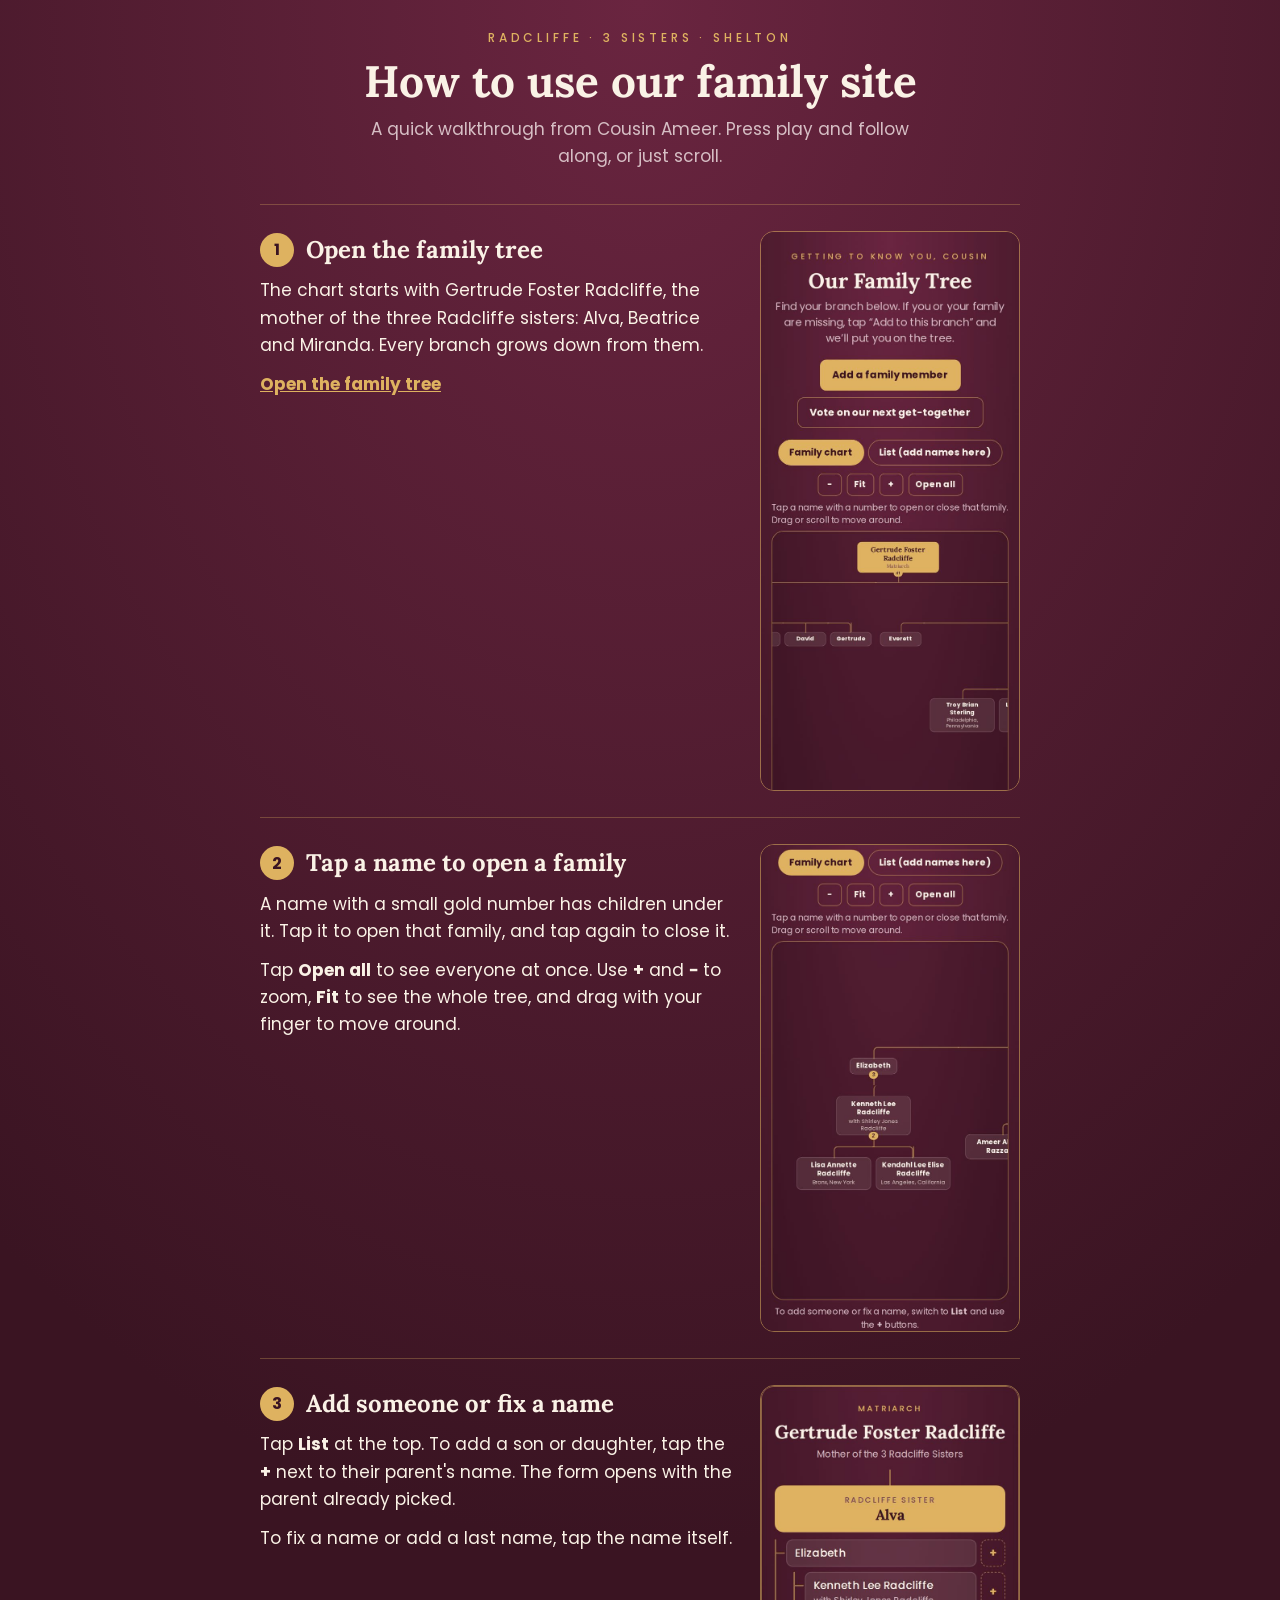
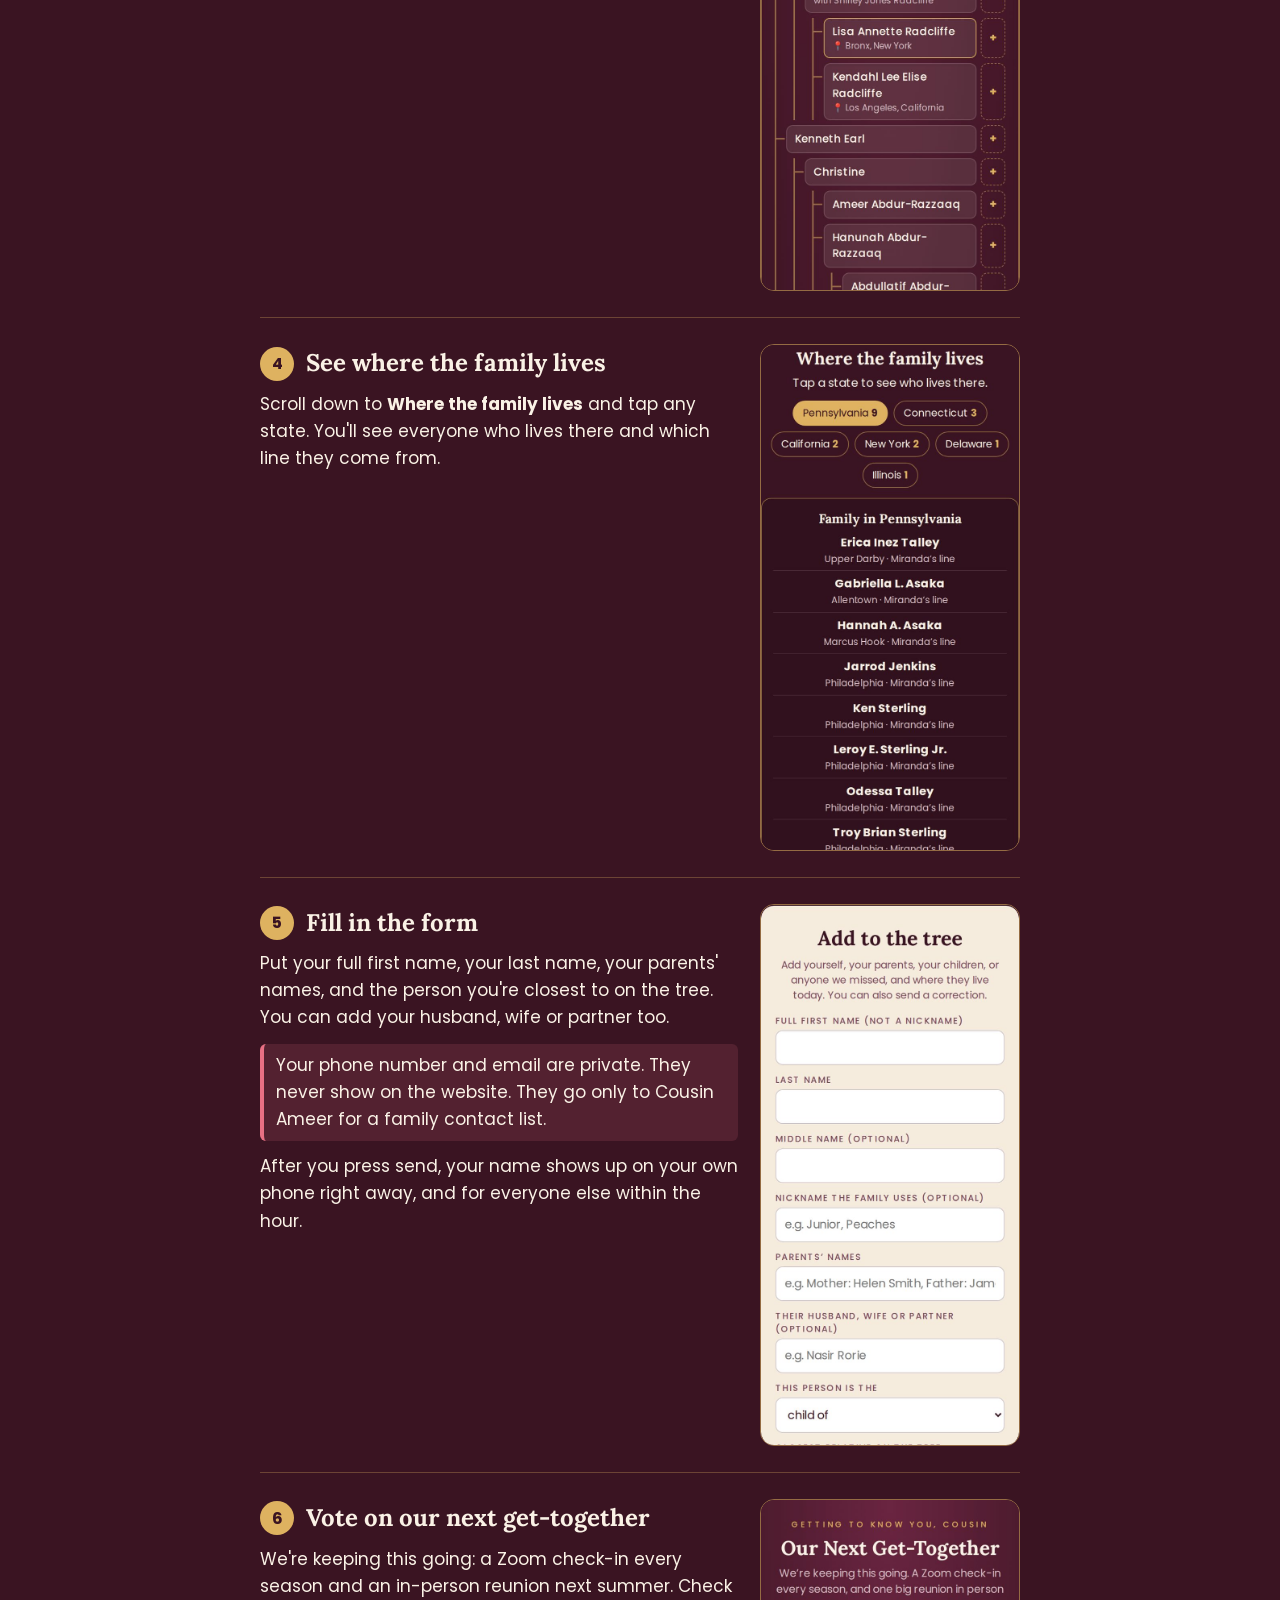
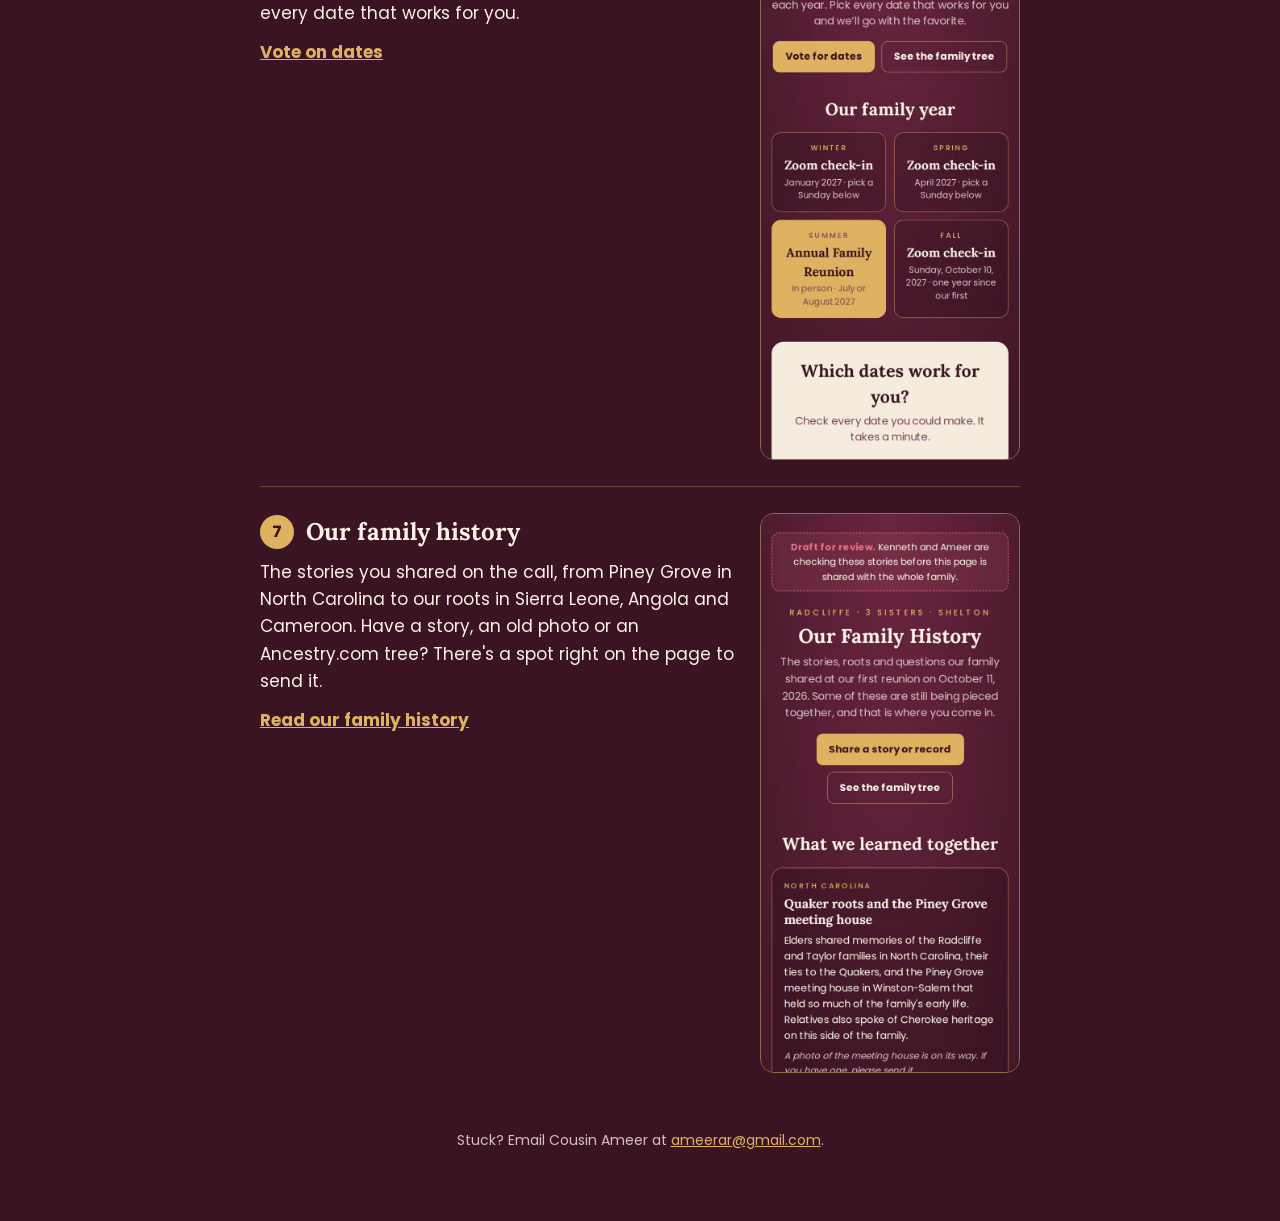
==== guide/index.html @ 57c3cf20 "Add family site walkthrough guide (audio slot for narration) Co-Authored-By: Claude Opus 5.5 <norepl" ====
<!doctype html>
<html lang="en">
<head>
<meta charset="utf-8">
<meta name="viewport" content="width=device-width, initial-scale=1">
<meta name="robots" content="noindex">
<title>How to Use Our Family Site · Radcliffe, 3 Sisters &amp; Shelton</title>
<meta property="og:title" content="How to use our family site, a quick walkthrough from Cousin Ameer">
<meta property="og:description" content="Two minutes: the family tree, adding yourself, where everyone lives, voting on dates and our family history.">
<meta property="og:image" content="https://ameerar2322.github.io/family-zoom/preview.png">
<link rel="icon" href="../favicon.svg" type="image/svg+xml">
<link rel="preconnect" href="https://fonts.googleapis.com">
<link rel="preconnect" href="https://fonts.gstatic.com" crossorigin>
<link rel="stylesheet" href="https://fonts.googleapis.com/css2?family=Lora:ital,wght@0,500;0,700;1,500&family=Poppins:wght@400;500;700&display=swap">
<style>
  :root {
    color-scheme: dark;
    --plum: #3a1422; --cream: #faf2e6; --ink: #3a1422; --gold: #deb260; --rose: #e87084; --muted: #d6bec4; --line: rgba(222,178,96,0.55);
    --display: "Lora", Georgia, serif; --body: "Poppins", "Segoe UI", Helvetica, Arial, sans-serif;
  }
  * { box-sizing: border-box; }
  [hidden] { display: none !important; }
  html { background: var(--plum); }
  body { margin: 0; background: var(--plum); background-image: radial-gradient(120% 50% at 50% 0%, #6a2540 0%, var(--plum) 70%); color: var(--cream); font-family: var(--body); font-size: 17px; line-height: 1.6; padding: 28px 16px 56px; }
  .wrap { max-width: 760px; margin: 0 auto; }
  header { text-align: center; }
  .eyebrow { margin: 0; color: var(--gold); font-size: 12px; font-weight: 500; letter-spacing: 0.32em; text-transform: uppercase; }
  h1 { font-family: var(--display); font-weight: 700; font-size: clamp(30px, 6vw, 44px); line-height: 1.1; margin: 10px 0 0; text-wrap: balance; }
  .sub { margin: 10px auto 0; max-width: 32em; color: var(--muted); }
  .player { margin: 22px auto 0; max-width: 520px; border: 1.5px solid var(--gold); border-radius: 16px; padding: 16px; background: rgba(0,0,0,0.18); text-align: center; }
  .player p { margin: 0 0 10px; font-weight: 600; }
  .player audio { width: 100%; }
  .btn { font: inherit; font-weight: 700; font-size: 15px; border-radius: 10px; padding: 10px 16px; text-decoration: none; display: inline-block; background: var(--gold); color: var(--ink); }
  .btn:focus-visible { outline: 3px solid var(--cream); outline-offset: 2px; }
  ol.steps { list-style: none; padding: 0; margin: 34px 0 0; counter-reset: s; }
  .step { counter-increment: s; display: grid; grid-template-columns: 1fr 260px; gap: 22px; align-items: start; padding: 26px 0; border-top: 1px solid rgba(222,178,96,0.3); }
  .step h2 { font-family: var(--display); font-size: 24px; margin: 0 0 8px; display: flex; gap: 12px; align-items: center; }
  .step h2::before { content: counter(s); flex: none; width: 34px; height: 34px; border-radius: 50%; background: var(--gold); color: var(--ink); font-family: var(--body); font-size: 16px; display: grid; place-items: center; }
  .step p { margin: 0 0 12px; }
  .step img { width: 100%; border-radius: 14px; border: 1.5px solid var(--line); display: block; }
  .step a.go { color: var(--gold); font-weight: 700; }
  .private { background: rgba(232,112,132,0.14); border-left: 4px solid var(--rose); padding: 8px 12px; border-radius: 6px; }
  footer { text-align: center; color: var(--muted); font-size: 14px; margin-top: 30px; }
  footer a { color: var(--gold); }
  @media (max-width: 640px) { .step { grid-template-columns: 1fr; } .step img { max-width: 320px; margin: 0 auto; } }
</style>
</head>
<body>
<div class="wrap">
  <header>
    <p class="eyebrow">Radcliffe · 3 Sisters · Shelton</p>
    <h1>How to use our family site</h1>
    <p class="sub">A quick walkthrough from Cousin Ameer. Press play and follow along, or just scroll.</p>
    <div class="player" id="player" hidden>
      <p>Listen to Cousin Ameer walk you through it</p>
      <audio id="audio" controls preload="metadata" src="walkthrough.mp3"></audio>
    </div>
  </header>

  <ol class="steps">
    <li class="step">
      <div>
        <h2>Open the family tree</h2>
        <p>The chart starts with Gertrude Foster Radcliffe, the mother of the three Radcliffe sisters: Alva, Beatrice and Miranda. Every branch grows down from them.</p>
        <p><a class="go" href="../tree/">Open the family tree</a></p>
      </div>
      <img src="img/1-chart.jpg" alt="The family tree page on a phone, showing the family chart" loading="lazy">
    </li>
    <li class="step">
      <div>
        <h2>Tap a name to open a family</h2>
        <p>A name with a small gold number has children under it. Tap it to open that family, and tap again to close it.</p>
        <p>Tap <b>Open all</b> to see everyone at once. Use <b>+</b> and <b>−</b> to zoom, <b>Fit</b> to see the whole tree, and drag with your finger to move around.</p>
      </div>
      <img src="img/2-openall.jpg" alt="Family chart zoomed in, showing Kenneth Lee Radcliffe and his daughters" loading="lazy">
    </li>
    <li class="step">
      <div>
        <h2>Add someone or fix a name</h2>
        <p>Tap <b>List</b> at the top. To add a son or daughter, tap the <b>+</b> next to their parent's name. The form opens with the parent already picked.</p>
        <p>To fix a name or add a last name, tap the name itself.</p>
      </div>
      <img src="img/3-list.jpg" alt="List view with plus buttons next to each name" loading="lazy">
    </li>
    <li class="step">
      <div>
        <h2>See where the family lives</h2>
        <p>Scroll down to <b>Where the family lives</b> and tap any state. You'll see everyone who lives there and which line they come from.</p>
      </div>
      <img src="img/4-places.jpg" alt="Where the family lives, with Pennsylvania open showing names and cities" loading="lazy">
    </li>
    <li class="step">
      <div>
        <h2>Fill in the form</h2>
        <p>Put your full first name, your last name, your parents' names, and the person you're closest to on the tree. You can add your husband, wife or partner too.</p>
        <p class="private">Your phone number and email are private. They never show on the website. They go only to Cousin Ameer for a family contact list.</p>
        <p>After you press send, your name shows up on your own phone right away, and for everyone else within the hour.</p>
      </div>
      <img src="img/5-add.jpg" alt="The Add to the tree form" loading="lazy">
    </li>
    <li class="step">
      <div>
        <h2>Vote on our next get-together</h2>
        <p>We're keeping this going: a Zoom check-in every season and an in-person reunion next summer. Check every date that works for you.</p>
        <p><a class="go" href="../next/">Vote on dates</a></p>
      </div>
      <img src="img/6-next.jpg" alt="Our Next Get-Together page with the year of dates" loading="lazy">
    </li>
    <li class="step">
      <div>
        <h2>Our family history</h2>
        <p>The stories you shared on the call, from Piney Grove in North Carolina to our roots in Sierra Leone, Angola and Cameroon. Have a story, an old photo or an Ancestry.com tree? There's a spot right on the page to send it.</p>
        <p><a class="go" href="../history/">Read our family history</a></p>
      </div>
      <img src="img/7-history.jpg" alt="Our Family History page" loading="lazy">
    </li>
  </ol>

  <footer>
    <p>Stuck? Email Cousin Ameer at <a href="mailto:ameerar@gmail.com">ameerar@gmail.com</a>.</p>
  </footer>
</div>
<script>
  var a = document.getElementById("audio");
  a.addEventListener("loadedmetadata", function () { document.getElementById("player").hidden = false; });
</script>
</body>
</html>
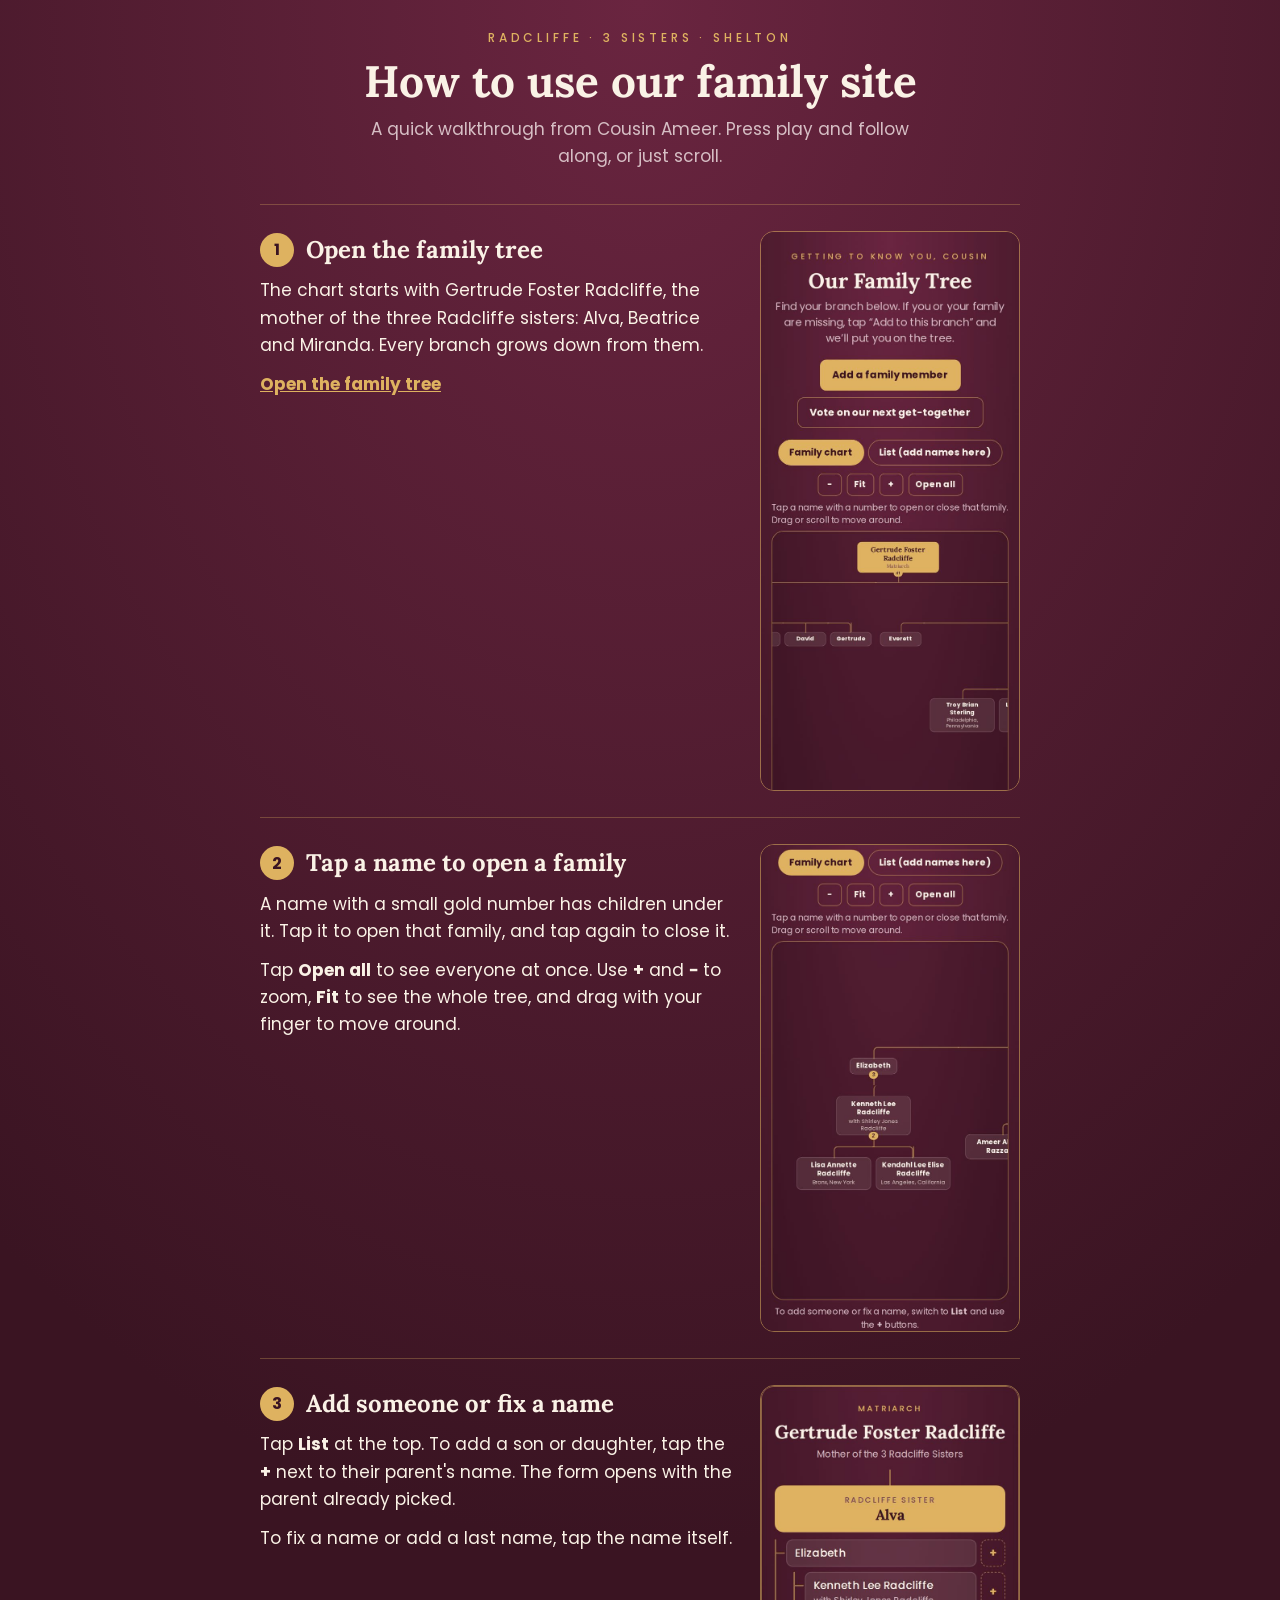
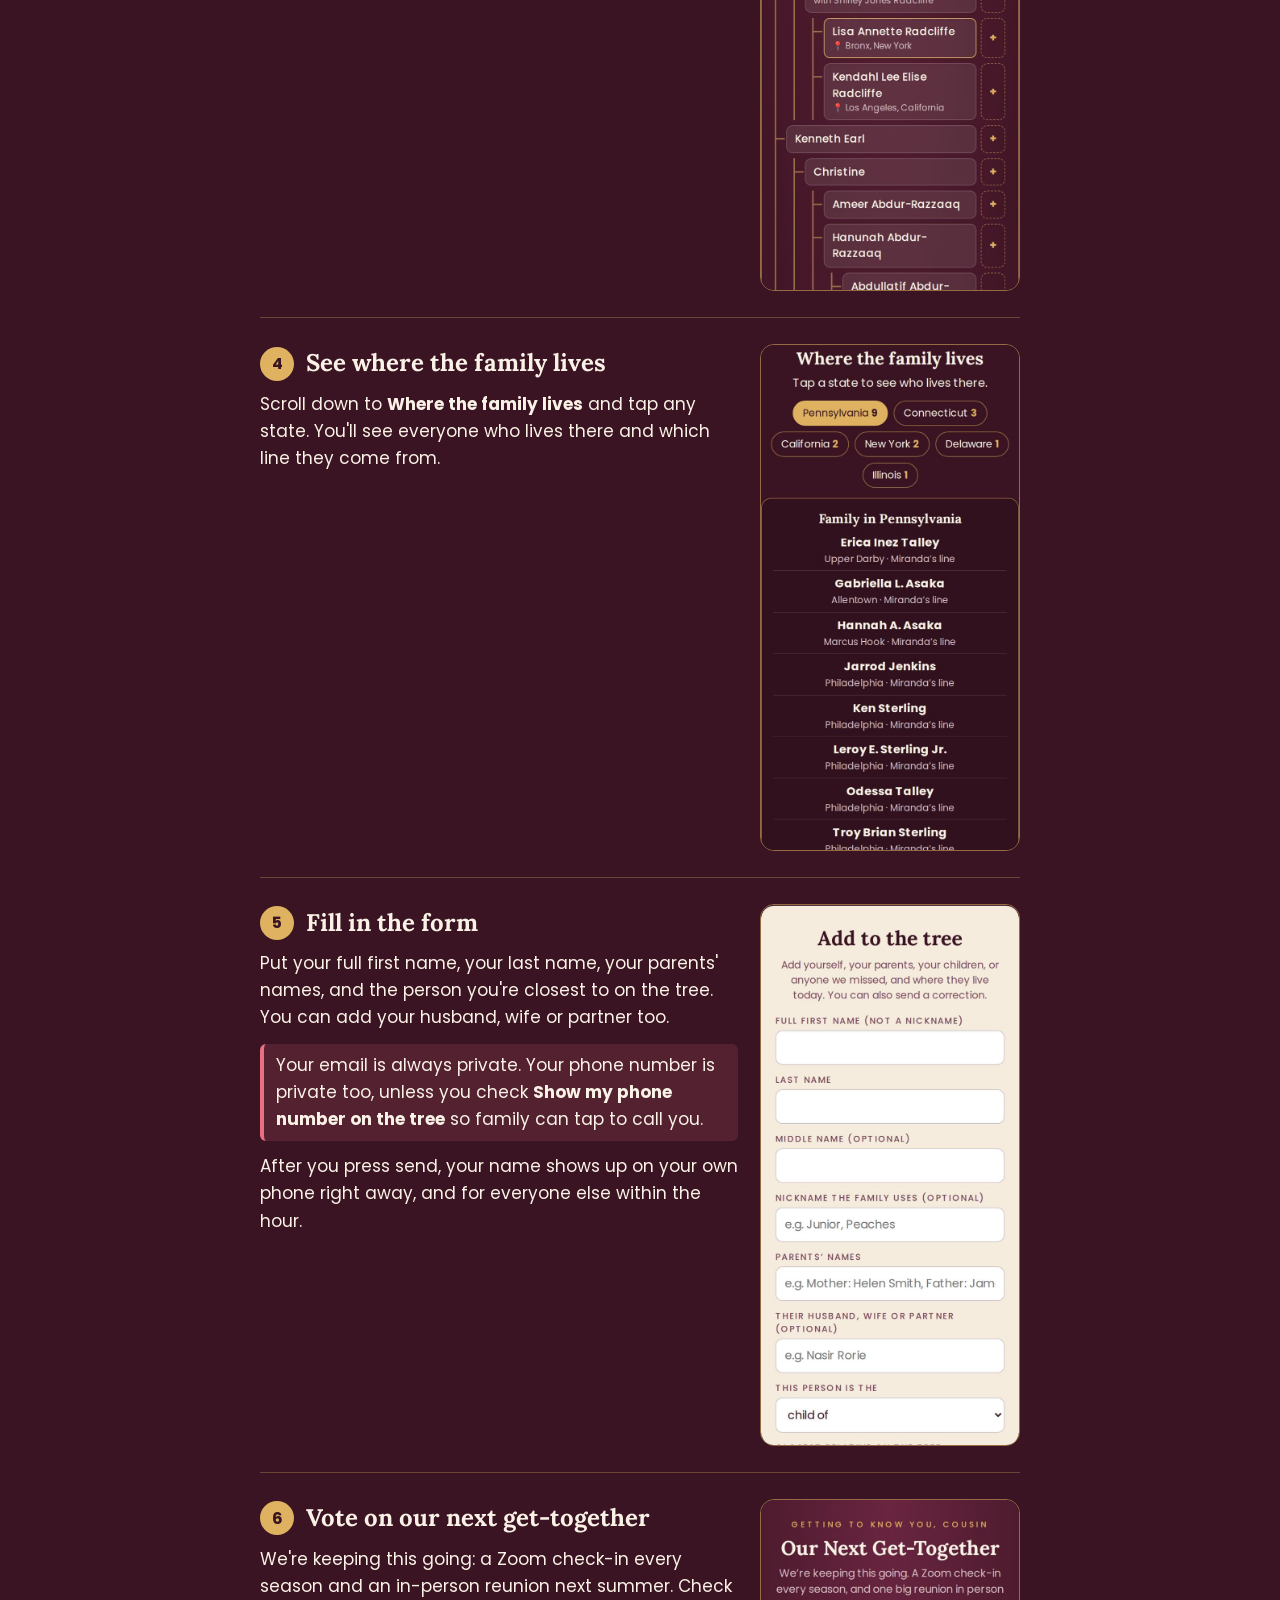
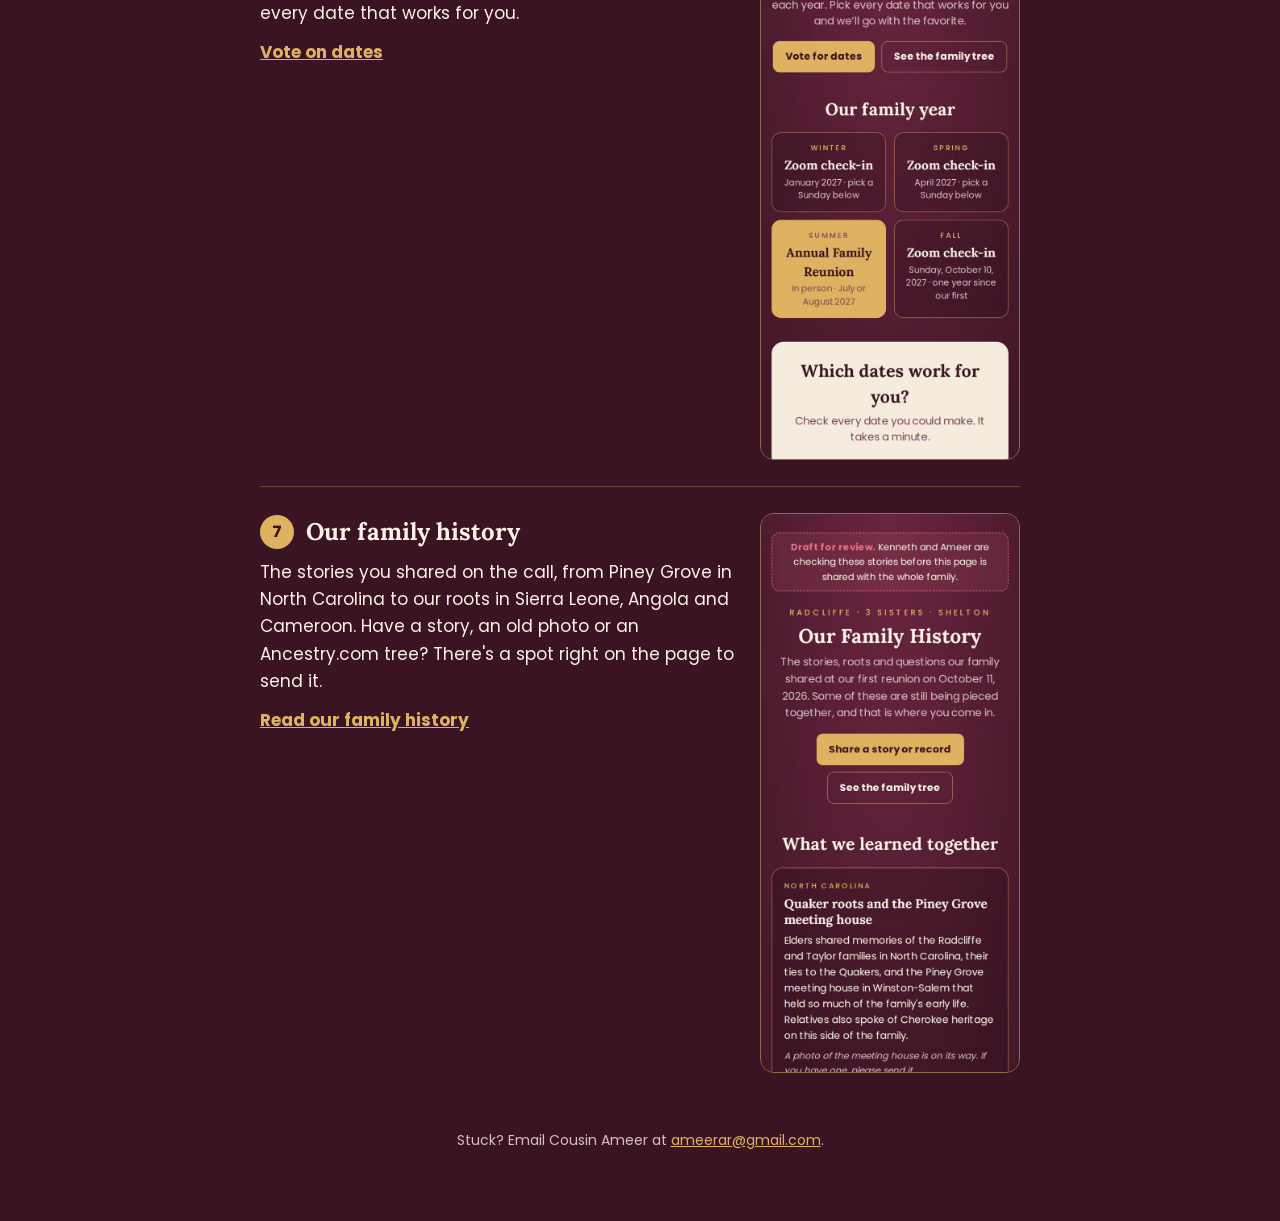
==== commit 8b7de73e: "Guide: explain optional phone display Co-Authored-By: Claude Opus 5.5 <noreply@anthropic.com> Claude" ====
--- a/guide/index.html
+++ b/guide/index.html
@@ -93,7 +93,7 @@
       <div>
         <h2>Fill in the form</h2>
         <p>Put your full first name, your last name, your parents' names, and the person you're closest to on the tree. You can add your husband, wife or partner too.</p>
-        <p class="private">Your phone number and email are private. They never show on the website. They go only to Cousin Ameer for a family contact list.</p>
+        <p class="private">Your email is always private. Your phone number is private too, unless you check <b>Show my phone number on the tree</b> so family can tap to call you.</p>
         <p>After you press send, your name shows up on your own phone right away, and for everyone else within the hour.</p>
       </div>
       <img src="img/5-add.jpg" alt="The Add to the tree form" loading="lazy">
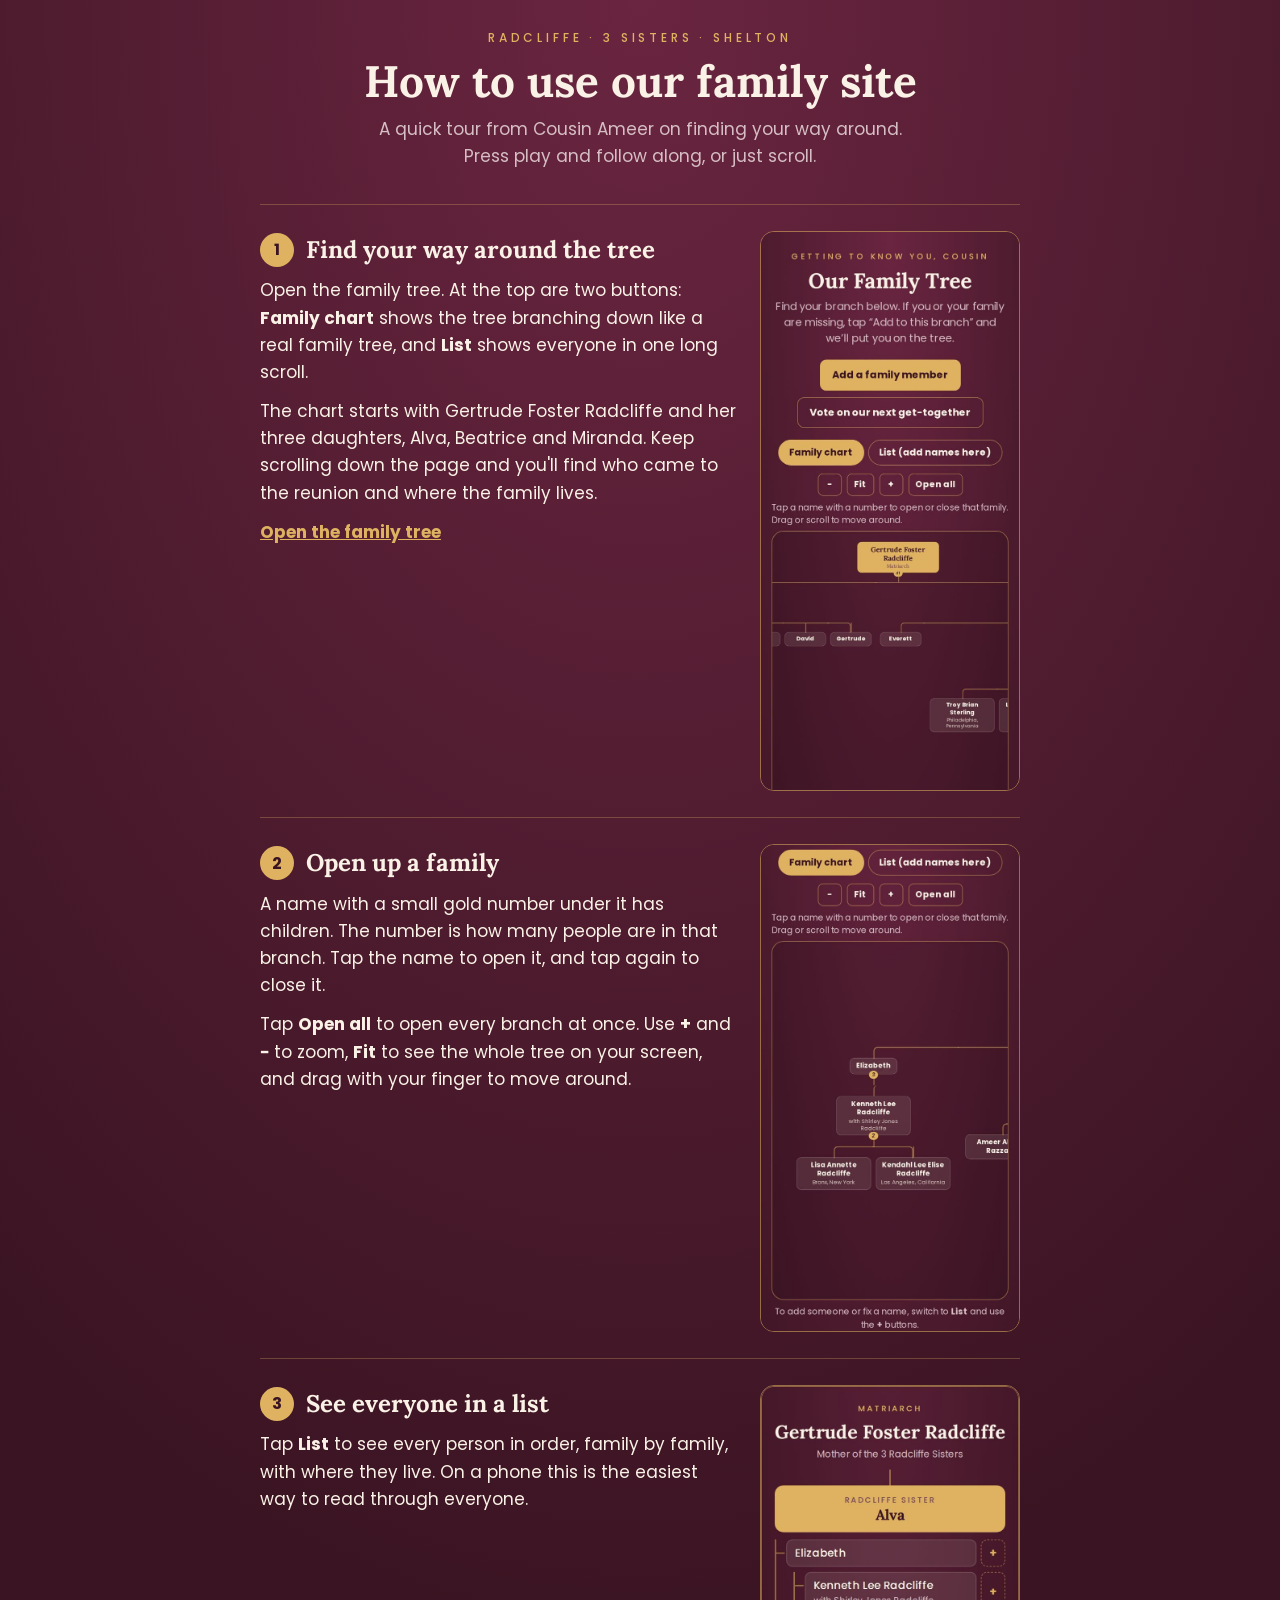
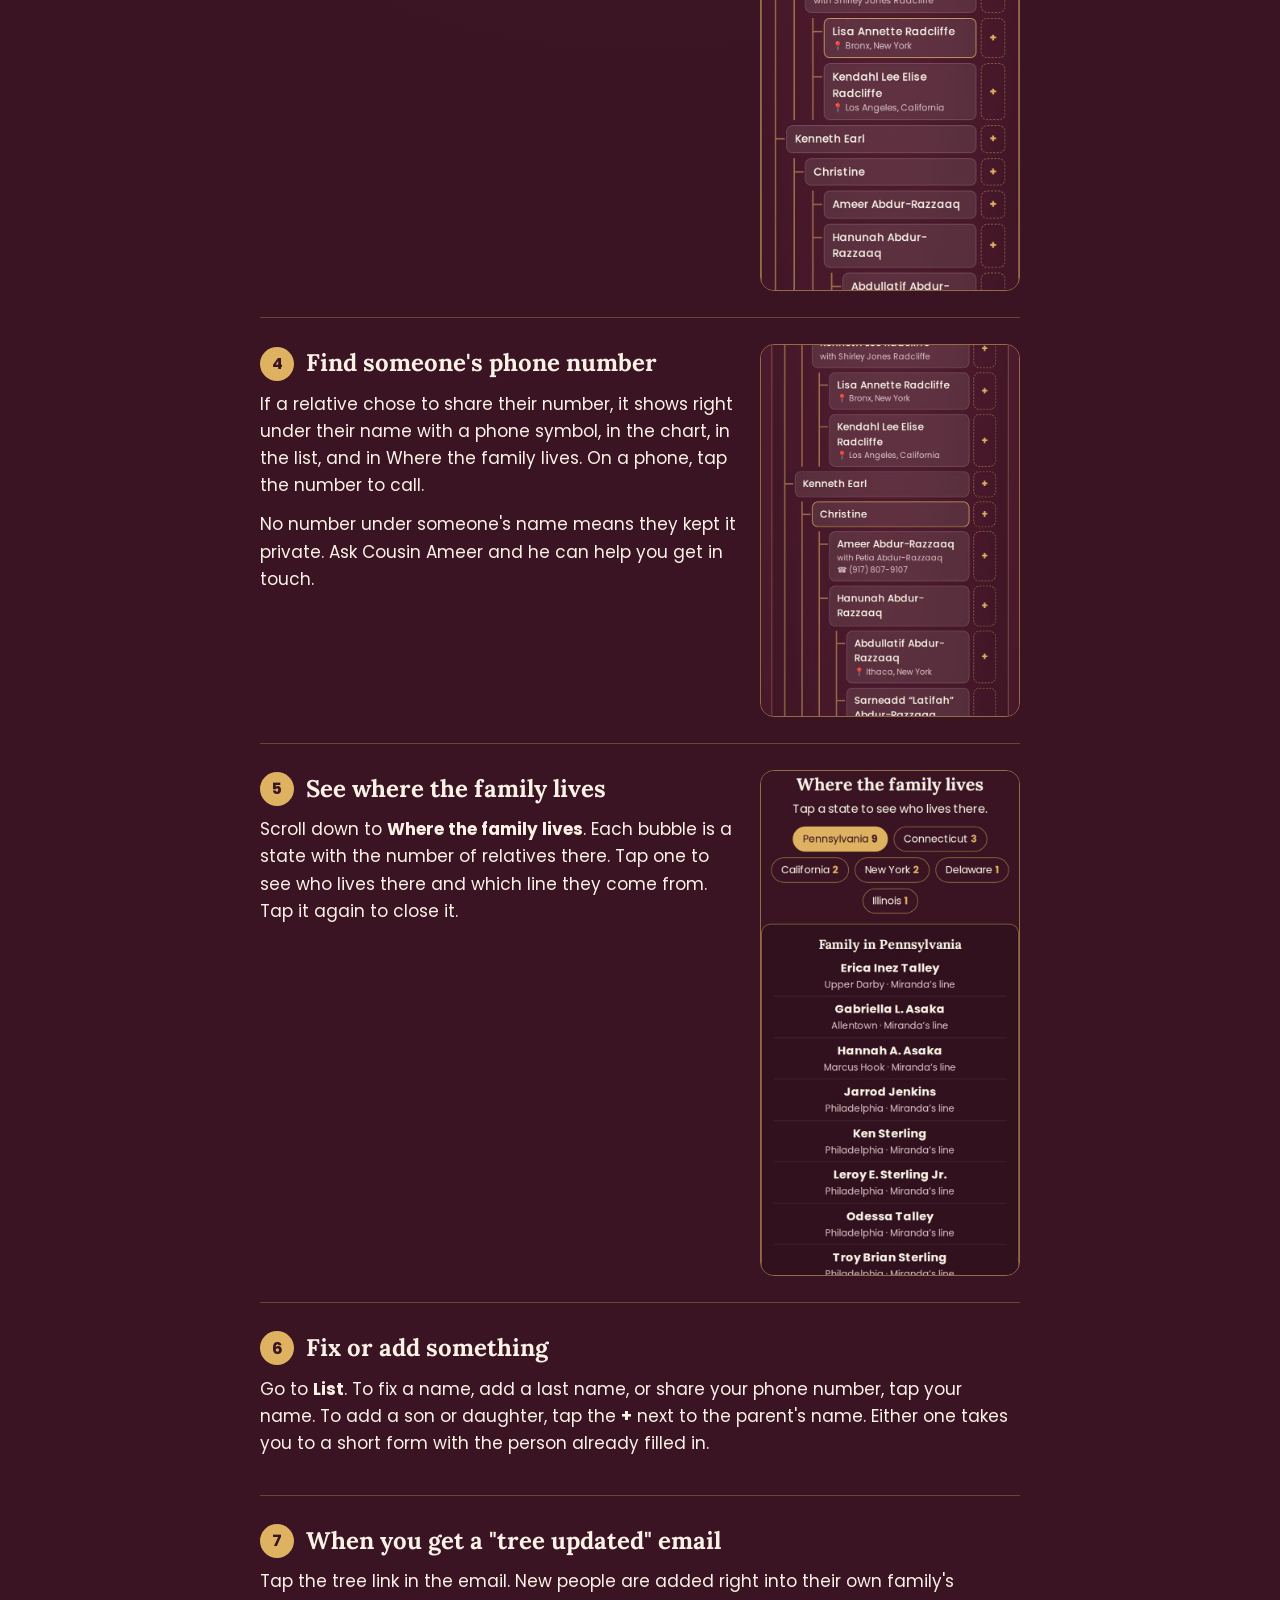
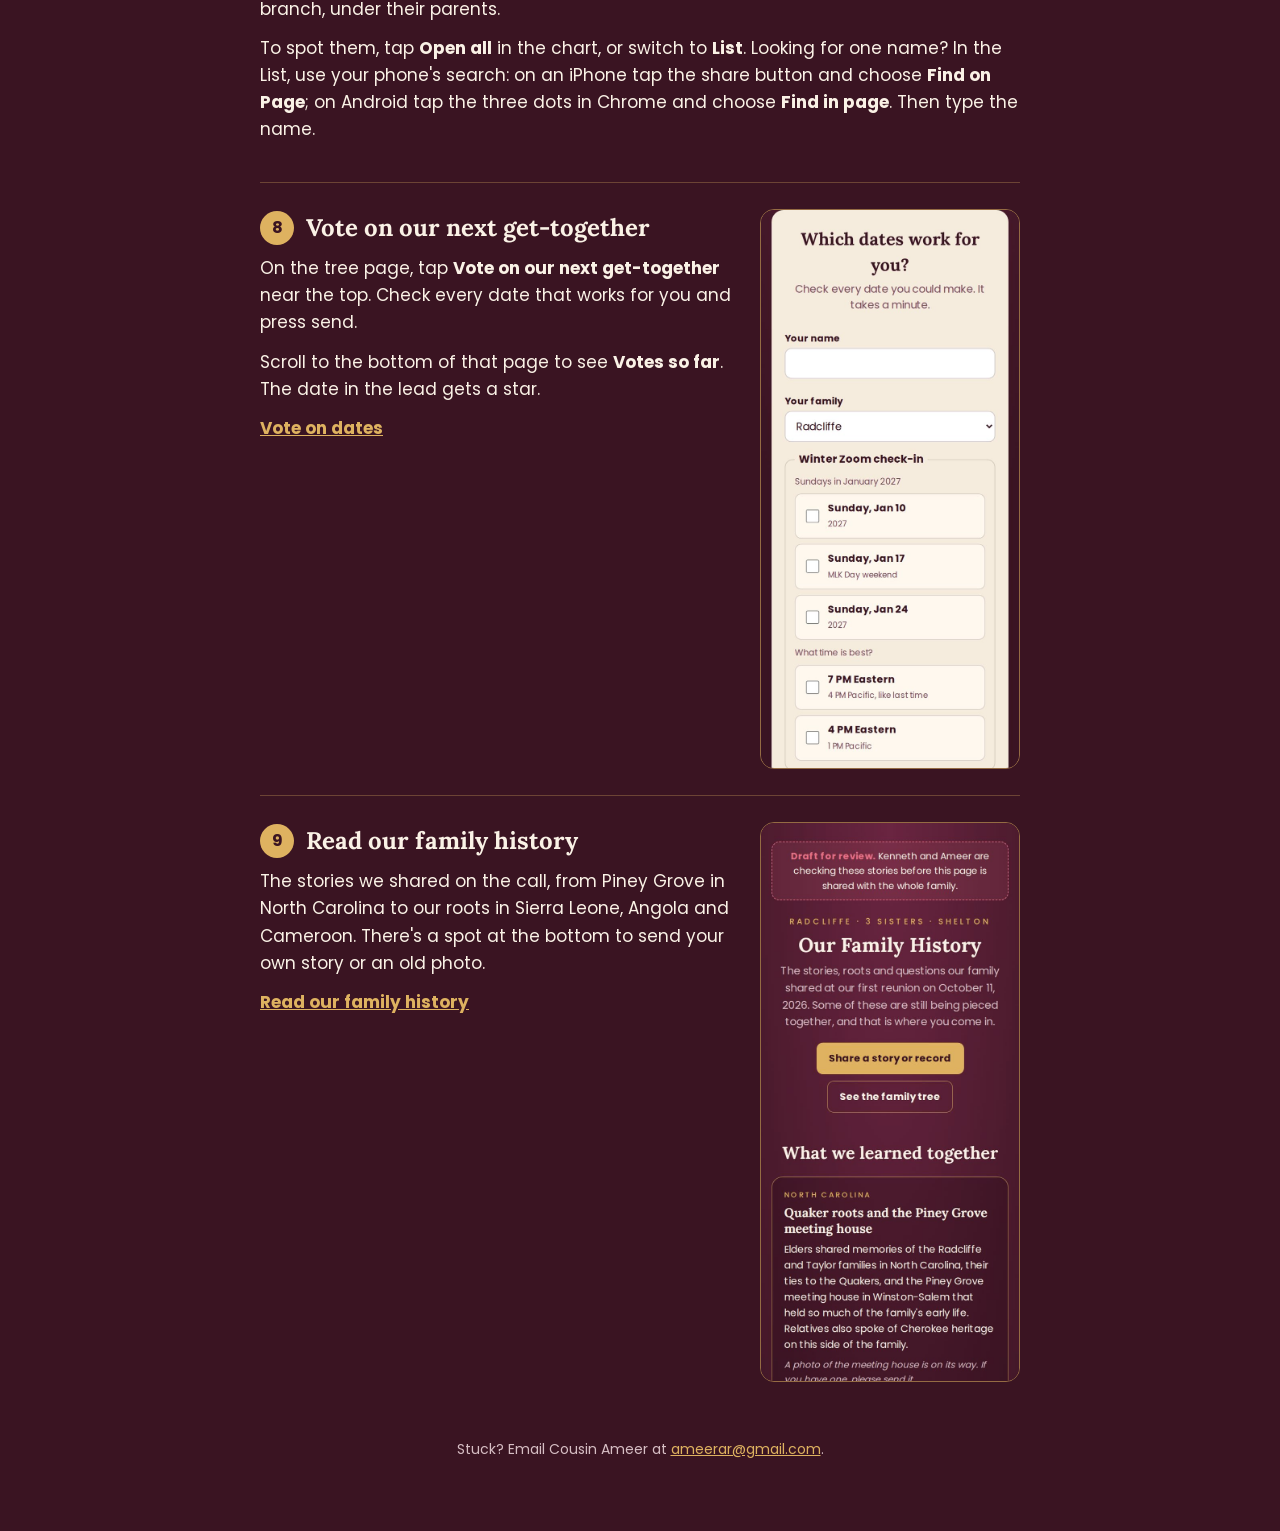
==== commit 1c8d8bf7: "Guide: navigation tour (chart, list, phone numbers, places, update emails, voting) Co-Authored-By: C" ====
--- a/guide/index.html
+++ b/guide/index.html
@@ -6,7 +6,7 @@
 <meta name="robots" content="noindex">
 <title>How to Use Our Family Site · Radcliffe, 3 Sisters &amp; Shelton</title>
 <meta property="og:title" content="How to use our family site, a quick walkthrough from Cousin Ameer">
-<meta property="og:description" content="Two minutes: the family tree, adding yourself, where everyone lives, voting on dates and our family history.">
+<meta property="og:description" content="A short tour of the family tree: opening branches, finding phone numbers, where everyone lives and voting on dates.">
 <meta property="og:image" content="https://ameerar2322.github.io/family-zoom/preview.png">
 <link rel="icon" href="../favicon.svg" type="image/svg+xml">
 <link rel="preconnect" href="https://fonts.googleapis.com">
@@ -37,6 +37,7 @@
   .step h2 { font-family: var(--display); font-size: 24px; margin: 0 0 8px; display: flex; gap: 12px; align-items: center; }
   .step h2::before { content: counter(s); flex: none; width: 34px; height: 34px; border-radius: 50%; background: var(--gold); color: var(--ink); font-family: var(--body); font-size: 16px; display: grid; place-items: center; }
   .step p { margin: 0 0 12px; }
+  .step.noimg { grid-template-columns: 1fr; }
   .step img { width: 100%; border-radius: 14px; border: 1.5px solid var(--line); display: block; }
   .step a.go { color: var(--gold); font-weight: 700; }
   .private { background: rgba(232,112,132,0.14); border-left: 4px solid var(--rose); padding: 8px 12px; border-radius: 6px; }
@@ -50,7 +51,7 @@
   <header>
     <p class="eyebrow">Radcliffe · 3 Sisters · Shelton</p>
     <h1>How to use our family site</h1>
-    <p class="sub">A quick walkthrough from Cousin Ameer. Press play and follow along, or just scroll.</p>
+    <p class="sub">A quick tour from Cousin Ameer on finding your way around. Press play and follow along, or just scroll.</p>
     <div class="player" id="player" hidden>
       <p>Listen to Cousin Ameer walk you through it</p>
       <audio id="audio" controls preload="metadata" src="walkthrough.mp3"></audio>
@@ -60,56 +61,69 @@
   <ol class="steps">
     <li class="step">
       <div>
-        <h2>Open the family tree</h2>
-        <p>The chart starts with Gertrude Foster Radcliffe, the mother of the three Radcliffe sisters: Alva, Beatrice and Miranda. Every branch grows down from them.</p>
+        <h2>Find your way around the tree</h2>
+        <p>Open the family tree. At the top are two buttons: <b>Family chart</b> shows the tree branching down like a real family tree, and <b>List</b> shows everyone in one long scroll.</p>
+        <p>The chart starts with Gertrude Foster Radcliffe and her three daughters, Alva, Beatrice and Miranda. Keep scrolling down the page and you'll find who came to the reunion and where the family lives.</p>
         <p><a class="go" href="../tree/">Open the family tree</a></p>
       </div>
-      <img src="img/1-chart.jpg" alt="The family tree page on a phone, showing the family chart" loading="lazy">
+      <img src="img/1-chart.jpg" alt="Top of the family tree page with the Family chart and List buttons" loading="lazy">
     </li>
     <li class="step">
       <div>
-        <h2>Tap a name to open a family</h2>
-        <p>A name with a small gold number has children under it. Tap it to open that family, and tap again to close it.</p>
-        <p>Tap <b>Open all</b> to see everyone at once. Use <b>+</b> and <b>−</b> to zoom, <b>Fit</b> to see the whole tree, and drag with your finger to move around.</p>
+        <h2>Open up a family</h2>
+        <p>A name with a small gold number under it has children. The number is how many people are in that branch. Tap the name to open it, and tap again to close it.</p>
+        <p>Tap <b>Open all</b> to open every branch at once. Use <b>+</b> and <b>&minus;</b> to zoom, <b>Fit</b> to see the whole tree on your screen, and drag with your finger to move around.</p>
       </div>
-      <img src="img/2-openall.jpg" alt="Family chart zoomed in, showing Kenneth Lee Radcliffe and his daughters" loading="lazy">
+      <img src="img/2-openall.jpg" alt="Family chart zoomed in, with gold numbers under names that have children" loading="lazy">
     </li>
     <li class="step">
       <div>
-        <h2>Add someone or fix a name</h2>
-        <p>Tap <b>List</b> at the top. To add a son or daughter, tap the <b>+</b> next to their parent's name. The form opens with the parent already picked.</p>
-        <p>To fix a name or add a last name, tap the name itself.</p>
+        <h2>See everyone in a list</h2>
+        <p>Tap <b>List</b> to see every person in order, family by family, with where they live. On a phone this is the easiest way to read through everyone.</p>
       </div>
-      <img src="img/3-list.jpg" alt="List view with plus buttons next to each name" loading="lazy">
+      <img src="img/3-list.jpg" alt="List view showing names, families and cities" loading="lazy">
+    </li>
+    <li class="step">
+      <div>
+        <h2>Find someone's phone number</h2>
+        <p>If a relative chose to share their number, it shows right under their name with a phone symbol, in the chart, in the list, and in Where the family lives. On a phone, tap the number to call.</p>
+        <p>No number under someone's name means they kept it private. Ask Cousin Ameer and he can help you get in touch.</p>
+      </div>
+      <img src="img/3-phone.jpg" alt="List view with a phone number under a name" loading="lazy">
     </li>
     <li class="step">
       <div>
         <h2>See where the family lives</h2>
-        <p>Scroll down to <b>Where the family lives</b> and tap any state. You'll see everyone who lives there and which line they come from.</p>
+        <p>Scroll down to <b>Where the family lives</b>. Each bubble is a state with the number of relatives there. Tap one to see who lives there and which line they come from. Tap it again to close it.</p>
       </div>
-      <img src="img/4-places.jpg" alt="Where the family lives, with Pennsylvania open showing names and cities" loading="lazy">
+      <img src="img/4-places.jpg" alt="Where the family lives, with Pennsylvania open" loading="lazy">
     </li>
-    <li class="step">
+    <li class="step noimg">
       <div>
-        <h2>Fill in the form</h2>
-        <p>Put your full first name, your last name, your parents' names, and the person you're closest to on the tree. You can add your husband, wife or partner too.</p>
-        <p class="private">Your email is always private. Your phone number is private too, unless you check <b>Show my phone number on the tree</b> so family can tap to call you.</p>
-        <p>After you press send, your name shows up on your own phone right away, and for everyone else within the hour.</p>
+        <h2>Fix or add something</h2>
+        <p>Go to <b>List</b>. To fix a name, add a last name, or share your phone number, tap your name. To add a son or daughter, tap the <b>+</b> next to the parent's name. Either one takes you to a short form with the person already filled in.</p>
       </div>
-      <img src="img/5-add.jpg" alt="The Add to the tree form" loading="lazy">
+    </li>
+    <li class="step noimg">
+      <div>
+        <h2>When you get a "tree updated" email</h2>
+        <p>Tap the tree link in the email. New people are added right into their own family's branch, under their parents.</p>
+        <p>To spot them, tap <b>Open all</b> in the chart, or switch to <b>List</b>. Looking for one name? In the List, use your phone's search: on an iPhone tap the share button and choose <b>Find on Page</b>; on Android tap the three dots in Chrome and choose <b>Find in page</b>. Then type the name.</p>
+      </div>
     </li>
     <li class="step">
       <div>
         <h2>Vote on our next get-together</h2>
-        <p>We're keeping this going: a Zoom check-in every season and an in-person reunion next summer. Check every date that works for you.</p>
+        <p>On the tree page, tap <b>Vote on our next get-together</b> near the top. Check every date that works for you and press send.</p>
+        <p>Scroll to the bottom of that page to see <b>Votes so far</b>. The date in the lead gets a star.</p>
         <p><a class="go" href="../next/">Vote on dates</a></p>
       </div>
-      <img src="img/6-next.jpg" alt="Our Next Get-Together page with the year of dates" loading="lazy">
+      <img src="img/6-vote.jpg" alt="The date voting page with checkboxes for each date" loading="lazy">
     </li>
     <li class="step">
       <div>
-        <h2>Our family history</h2>
-        <p>The stories you shared on the call, from Piney Grove in North Carolina to our roots in Sierra Leone, Angola and Cameroon. Have a story, an old photo or an Ancestry.com tree? There's a spot right on the page to send it.</p>
+        <h2>Read our family history</h2>
+        <p>The stories we shared on the call, from Piney Grove in North Carolina to our roots in Sierra Leone, Angola and Cameroon. There's a spot at the bottom to send your own story or an old photo.</p>
         <p><a class="go" href="../history/">Read our family history</a></p>
       </div>
       <img src="img/7-history.jpg" alt="Our Family History page" loading="lazy">
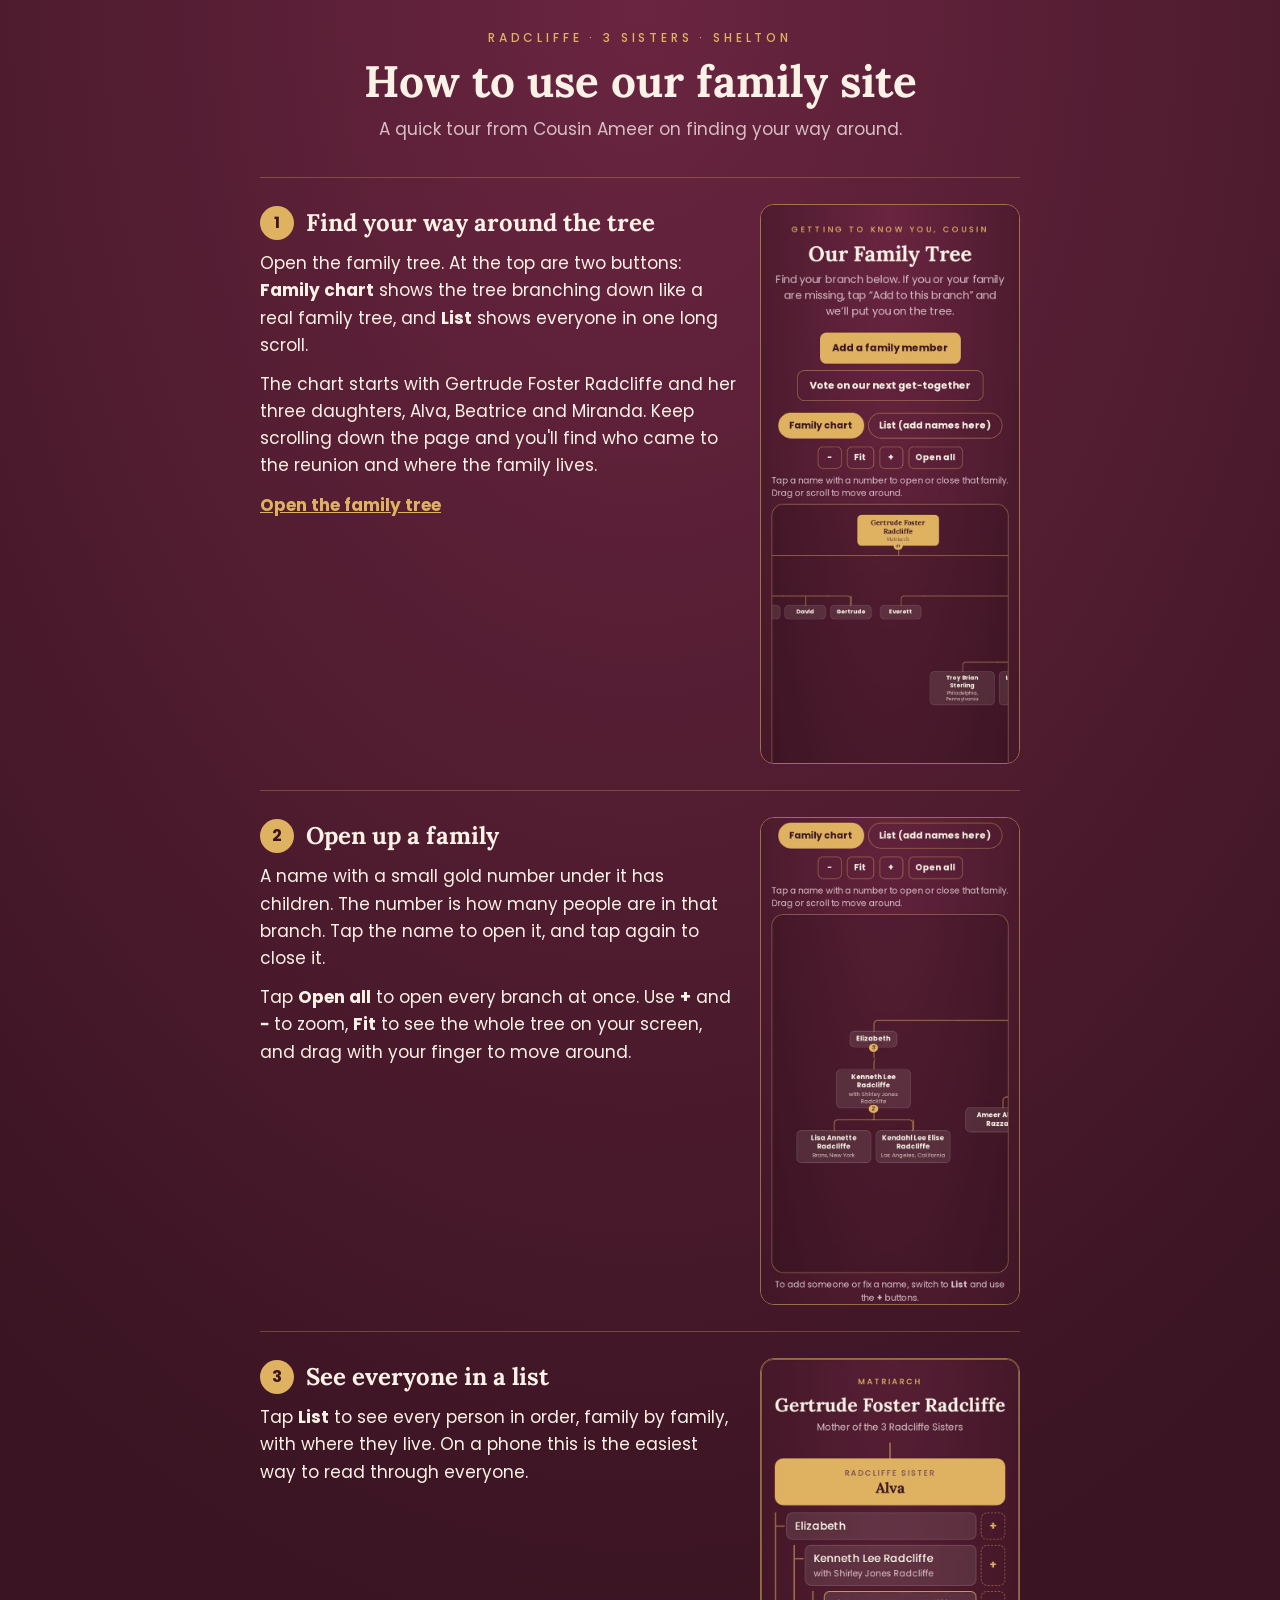
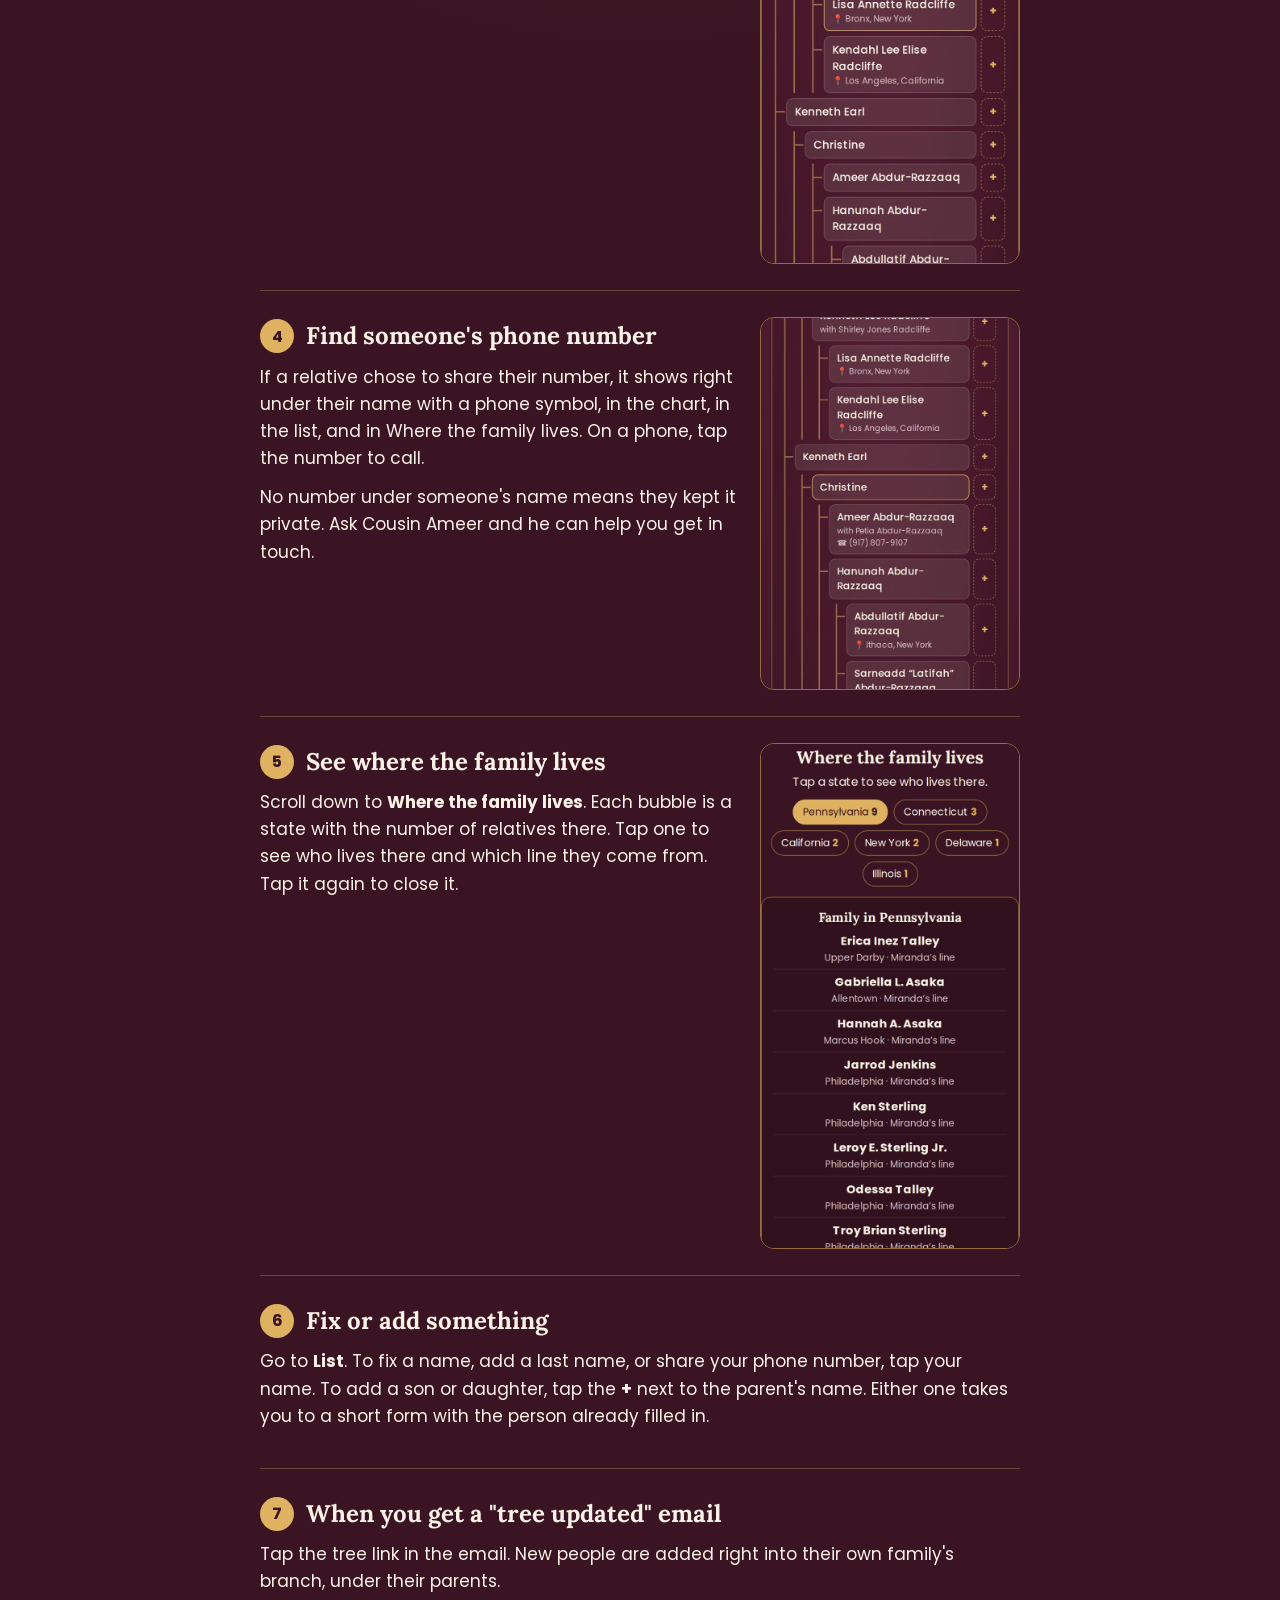
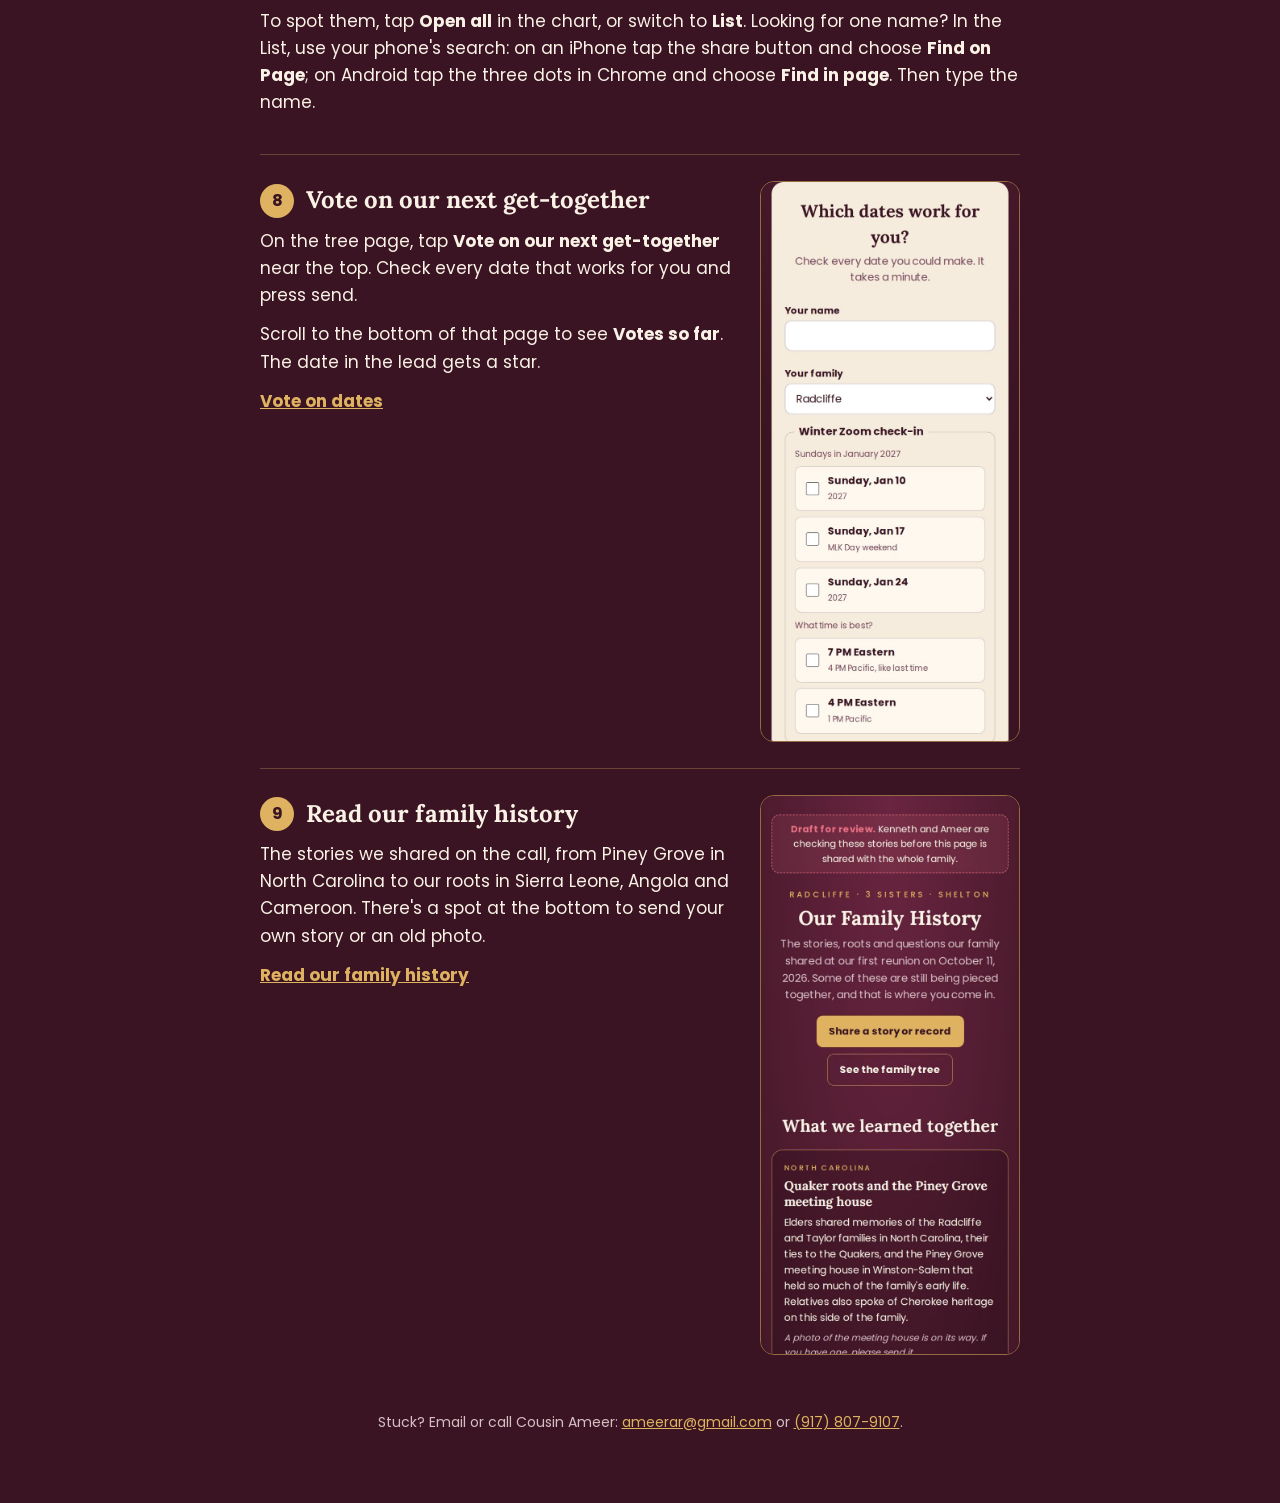
==== commit dd9e08f4: "Guide: text-only tour; add Ameer's cell to footer Co-Authored-By: Claude Opus 5.5 <noreply@anthropic" ====
--- a/guide/index.html
+++ b/guide/index.html
@@ -27,9 +27,6 @@
   .eyebrow { margin: 0; color: var(--gold); font-size: 12px; font-weight: 500; letter-spacing: 0.32em; text-transform: uppercase; }
   h1 { font-family: var(--display); font-weight: 700; font-size: clamp(30px, 6vw, 44px); line-height: 1.1; margin: 10px 0 0; text-wrap: balance; }
   .sub { margin: 10px auto 0; max-width: 32em; color: var(--muted); }
-  .player { margin: 22px auto 0; max-width: 520px; border: 1.5px solid var(--gold); border-radius: 16px; padding: 16px; background: rgba(0,0,0,0.18); text-align: center; }
-  .player p { margin: 0 0 10px; font-weight: 600; }
-  .player audio { width: 100%; }
   .btn { font: inherit; font-weight: 700; font-size: 15px; border-radius: 10px; padding: 10px 16px; text-decoration: none; display: inline-block; background: var(--gold); color: var(--ink); }
   .btn:focus-visible { outline: 3px solid var(--cream); outline-offset: 2px; }
   ol.steps { list-style: none; padding: 0; margin: 34px 0 0; counter-reset: s; }
@@ -51,11 +48,7 @@
   <header>
     <p class="eyebrow">Radcliffe · 3 Sisters · Shelton</p>
     <h1>How to use our family site</h1>
-    <p class="sub">A quick tour from Cousin Ameer on finding your way around. Press play and follow along, or just scroll.</p>
-    <div class="player" id="player" hidden>
-      <p>Listen to Cousin Ameer walk you through it</p>
-      <audio id="audio" controls preload="metadata" src="walkthrough.mp3"></audio>
-    </div>
+    <p class="sub">A quick tour from Cousin Ameer on finding your way around.</p>
   </header>
 
   <ol class="steps">
@@ -131,12 +124,8 @@
   </ol>
 
   <footer>
-    <p>Stuck? Email Cousin Ameer at <a href="mailto:ameerar@gmail.com">ameerar@gmail.com</a>.</p>
+    <p>Stuck? Email or call Cousin Ameer: <a href="mailto:ameerar@gmail.com">ameerar@gmail.com</a> or <a href="tel:+19178079107">(917) 807-9107</a>.</p>
   </footer>
 </div>
-<script>
-  var a = document.getElementById("audio");
-  a.addEventListener("loadedmetadata", function () { document.getElementById("player").hidden = false; });
-</script>
 </body>
 </html>
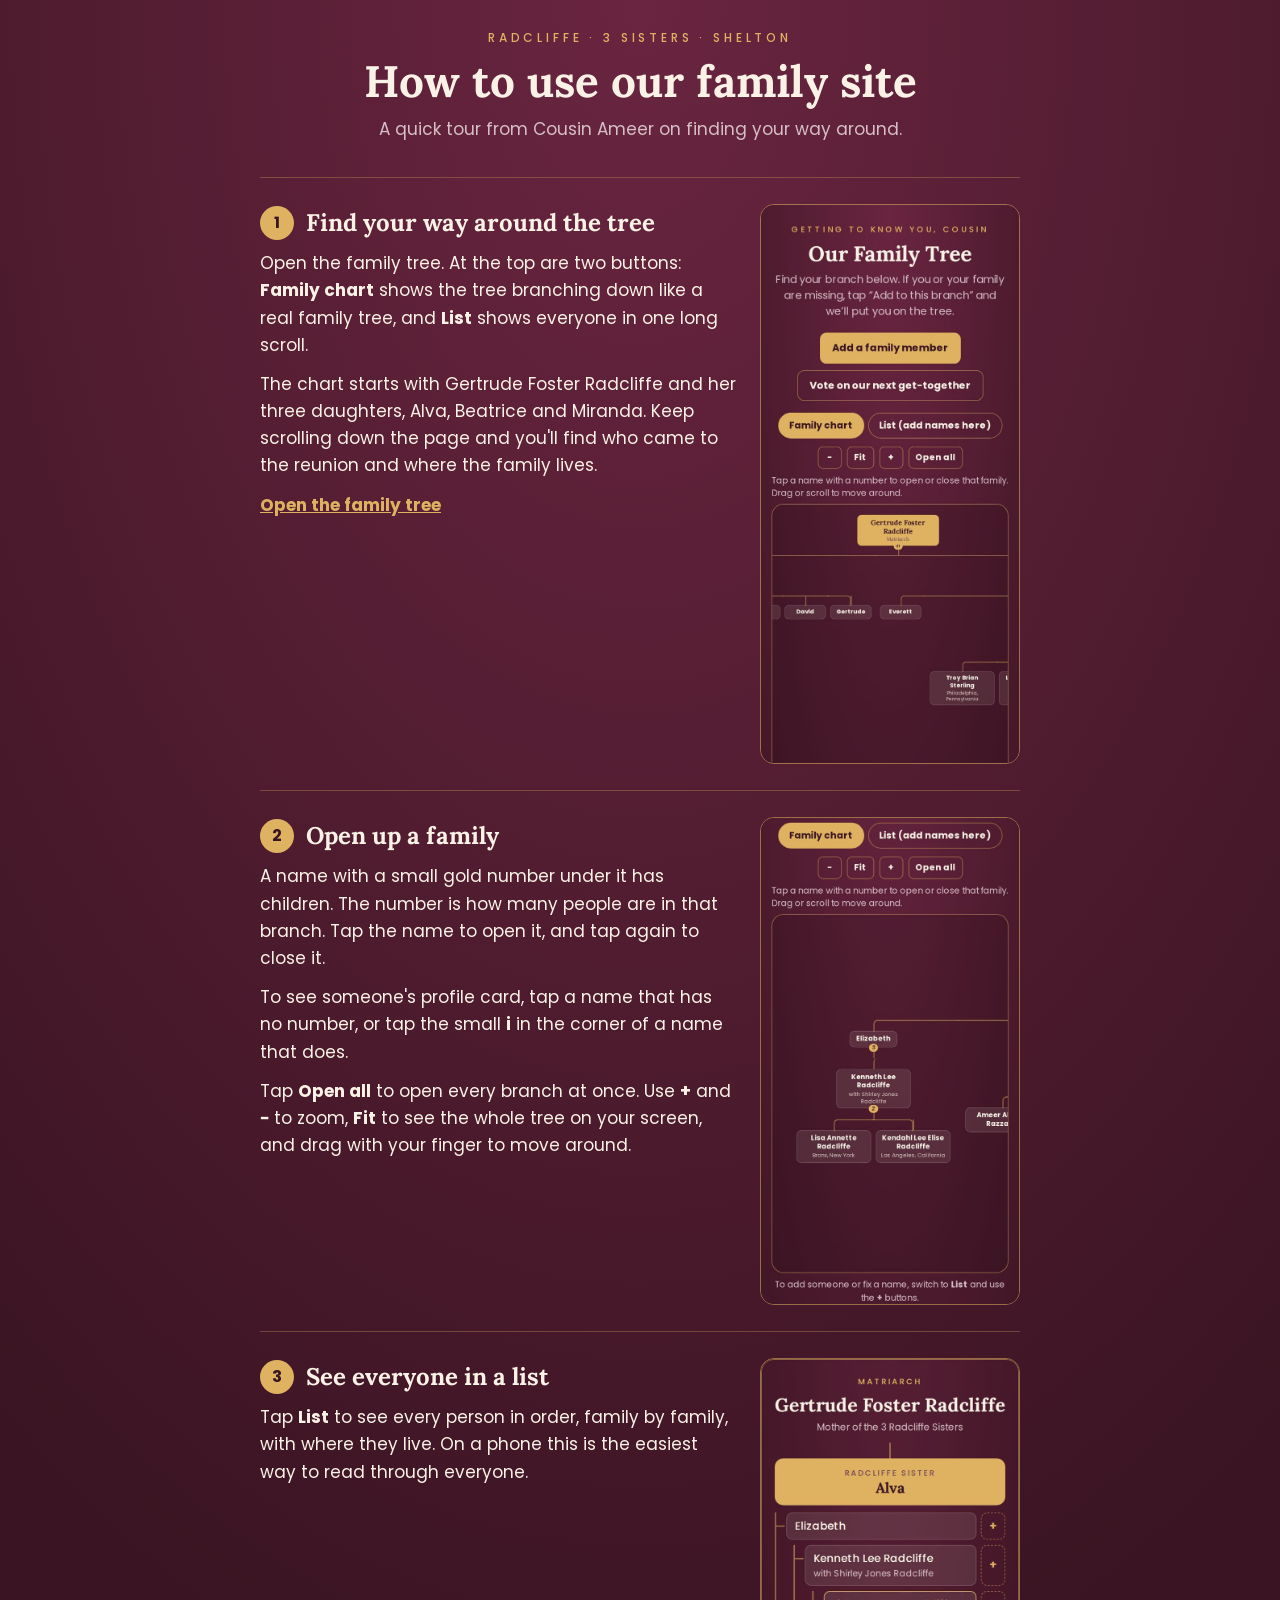
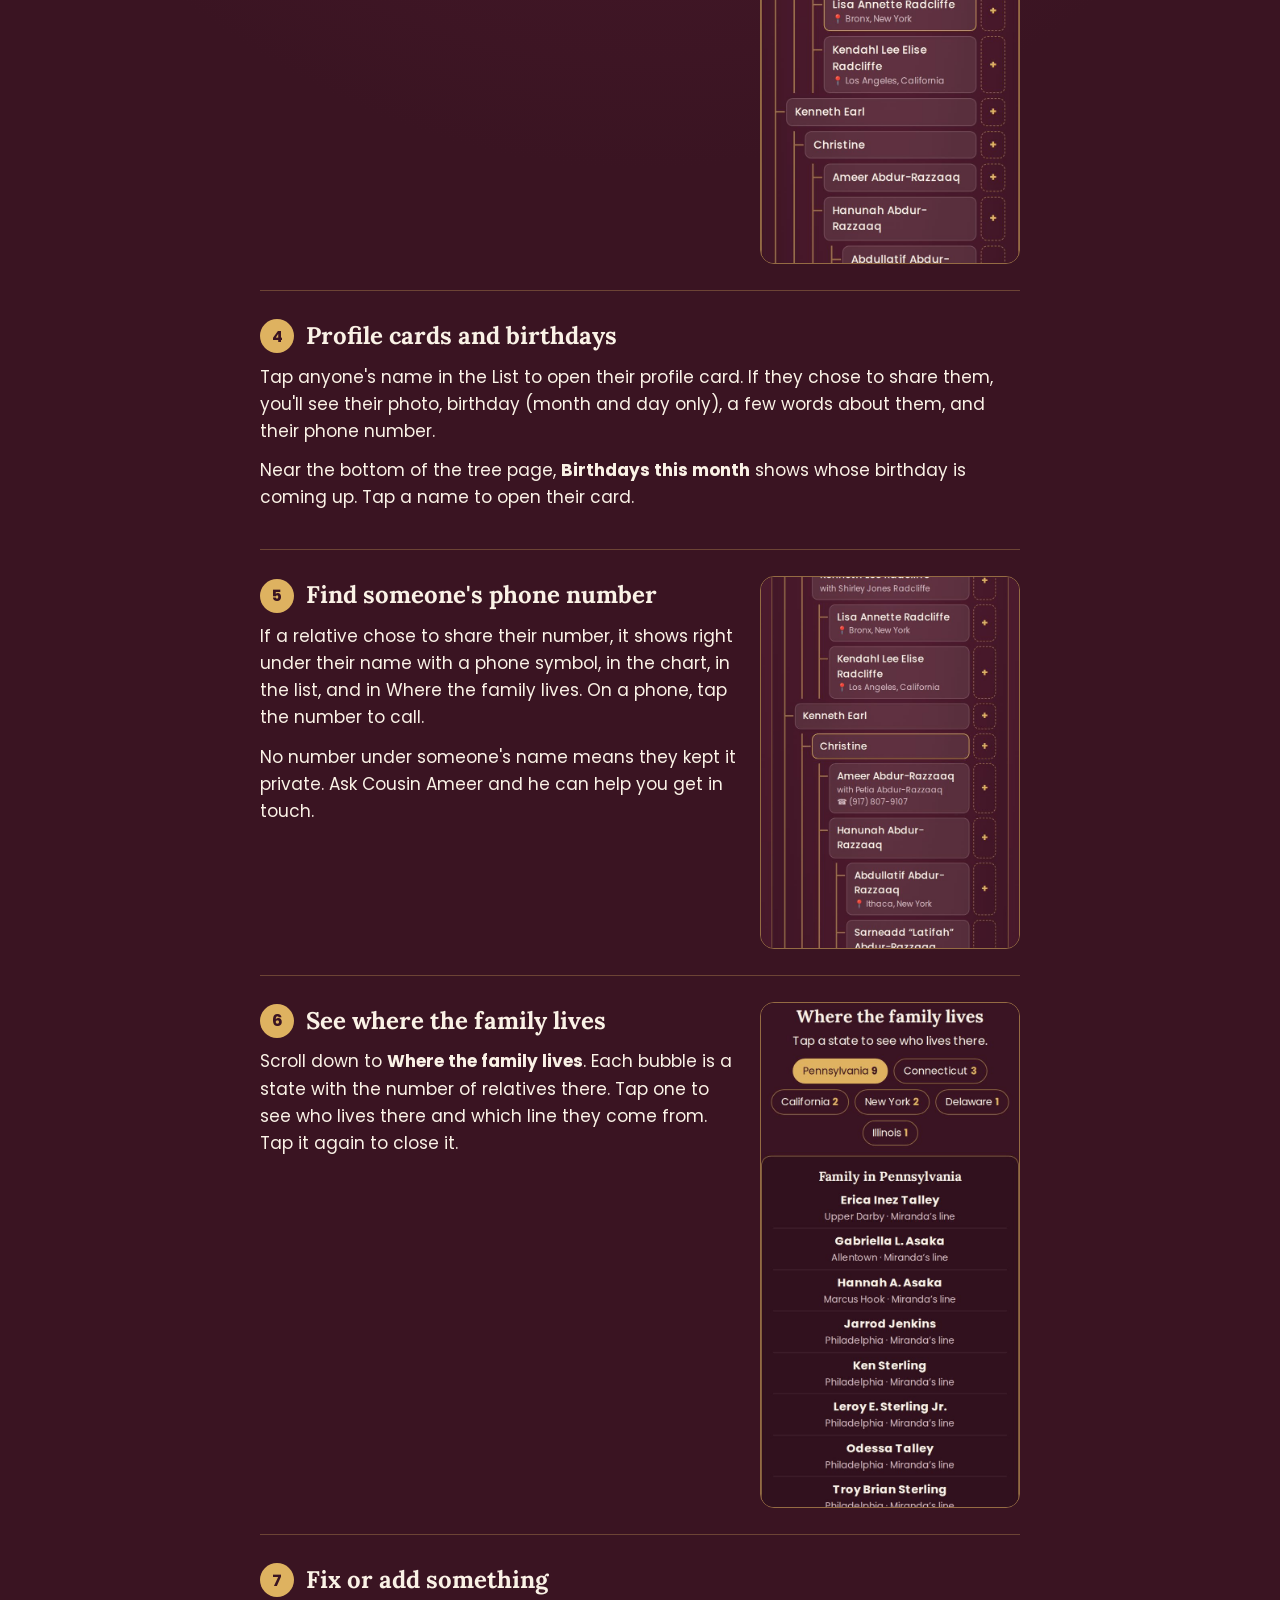
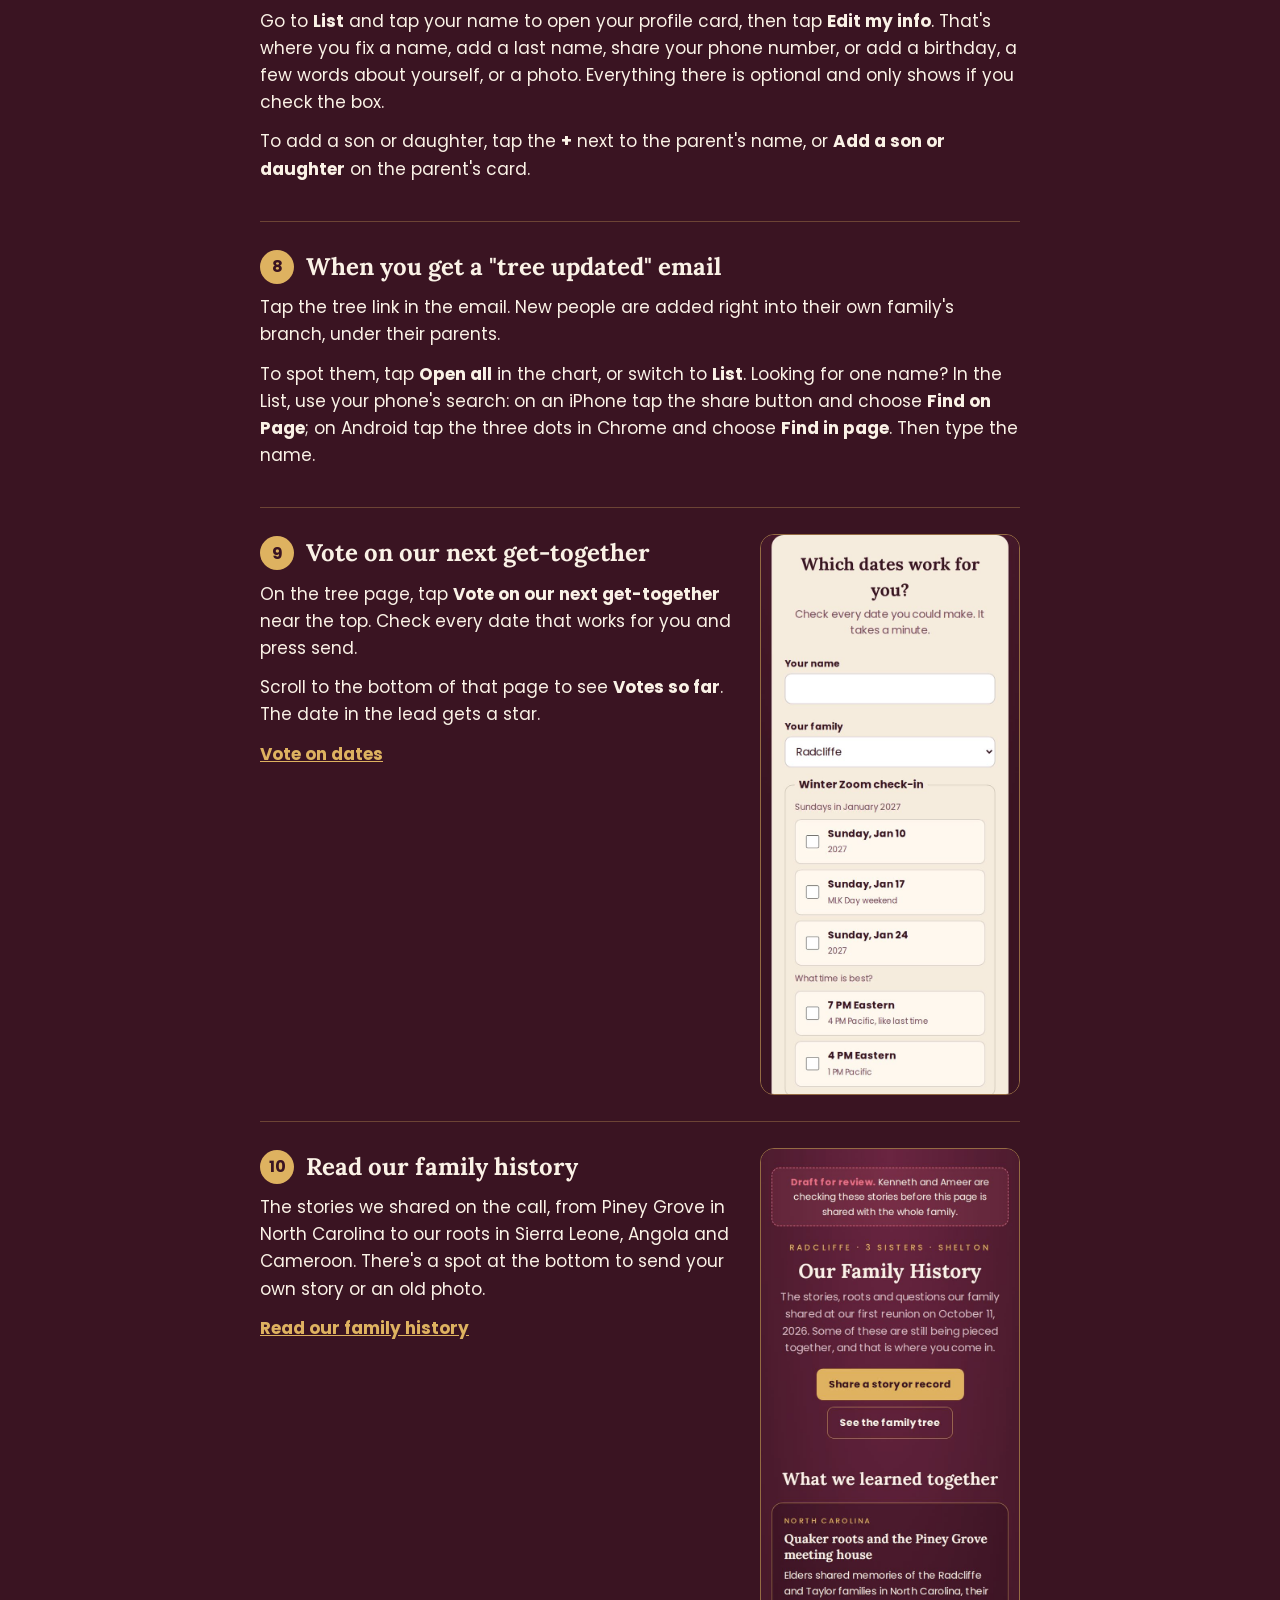
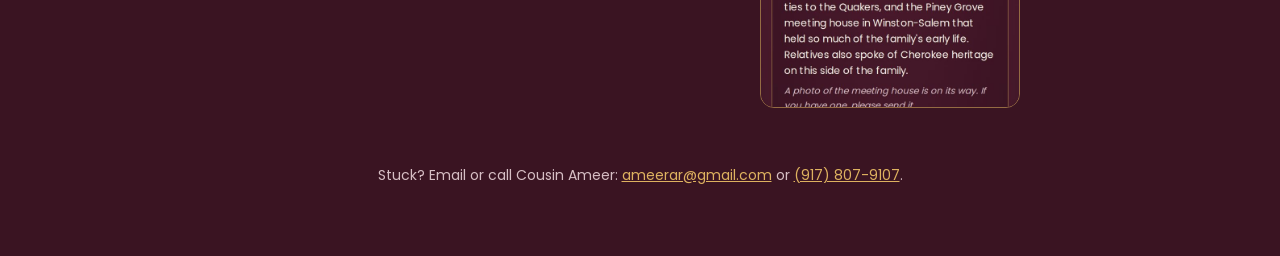
==== commit a3f21d94: "Guide: profile cards and birthdays Co-Authored-By: Claude Opus 5.5 <noreply@anthropic.com> Claude-Se" ====
--- a/guide/index.html
+++ b/guide/index.html
@@ -6,7 +6,7 @@
 <meta name="robots" content="noindex">
 <title>How to Use Our Family Site · Radcliffe, 3 Sisters &amp; Shelton</title>
 <meta property="og:title" content="How to use our family site, a quick walkthrough from Cousin Ameer">
-<meta property="og:description" content="A short tour of the family tree: opening branches, finding phone numbers, where everyone lives and voting on dates.">
+<meta property="og:description" content="A short tour of the family tree: opening branches, profile cards and birthdays, finding phone numbers, where everyone lives and voting on dates.">
 <meta property="og:image" content="https://ameerar2322.github.io/family-zoom/preview.png">
 <link rel="icon" href="../favicon.svg" type="image/svg+xml">
 <link rel="preconnect" href="https://fonts.googleapis.com">
@@ -65,6 +65,7 @@
       <div>
         <h2>Open up a family</h2>
         <p>A name with a small gold number under it has children. The number is how many people are in that branch. Tap the name to open it, and tap again to close it.</p>
+        <p>To see someone's profile card, tap a name that has no number, or tap the small <b>i</b> in the corner of a name that does.</p>
         <p>Tap <b>Open all</b> to open every branch at once. Use <b>+</b> and <b>&minus;</b> to zoom, <b>Fit</b> to see the whole tree on your screen, and drag with your finger to move around.</p>
       </div>
       <img src="img/2-openall.jpg" alt="Family chart zoomed in, with gold numbers under names that have children" loading="lazy">
@@ -75,6 +76,13 @@
         <p>Tap <b>List</b> to see every person in order, family by family, with where they live. On a phone this is the easiest way to read through everyone.</p>
       </div>
       <img src="img/3-list.jpg" alt="List view showing names, families and cities" loading="lazy">
+    </li>
+    <li class="step noimg">
+      <div>
+        <h2>Profile cards and birthdays</h2>
+        <p>Tap anyone's name in the List to open their profile card. If they chose to share them, you'll see their photo, birthday (month and day only), a few words about them, and their phone number.</p>
+        <p>Near the bottom of the tree page, <b>Birthdays this month</b> shows whose birthday is coming up. Tap a name to open their card.</p>
+      </div>
     </li>
     <li class="step">
       <div>
@@ -94,7 +102,8 @@
     <li class="step noimg">
       <div>
         <h2>Fix or add something</h2>
-        <p>Go to <b>List</b>. To fix a name, add a last name, or share your phone number, tap your name. To add a son or daughter, tap the <b>+</b> next to the parent's name. Either one takes you to a short form with the person already filled in.</p>
+        <p>Go to <b>List</b> and tap your name to open your profile card, then tap <b>Edit my info</b>. That's where you fix a name, add a last name, share your phone number, or add a birthday, a few words about yourself, or a photo. Everything there is optional and only shows if you check the box.</p>
+        <p>To add a son or daughter, tap the <b>+</b> next to the parent's name, or <b>Add a son or daughter</b> on the parent's card.</p>
       </div>
     </li>
     <li class="step noimg">
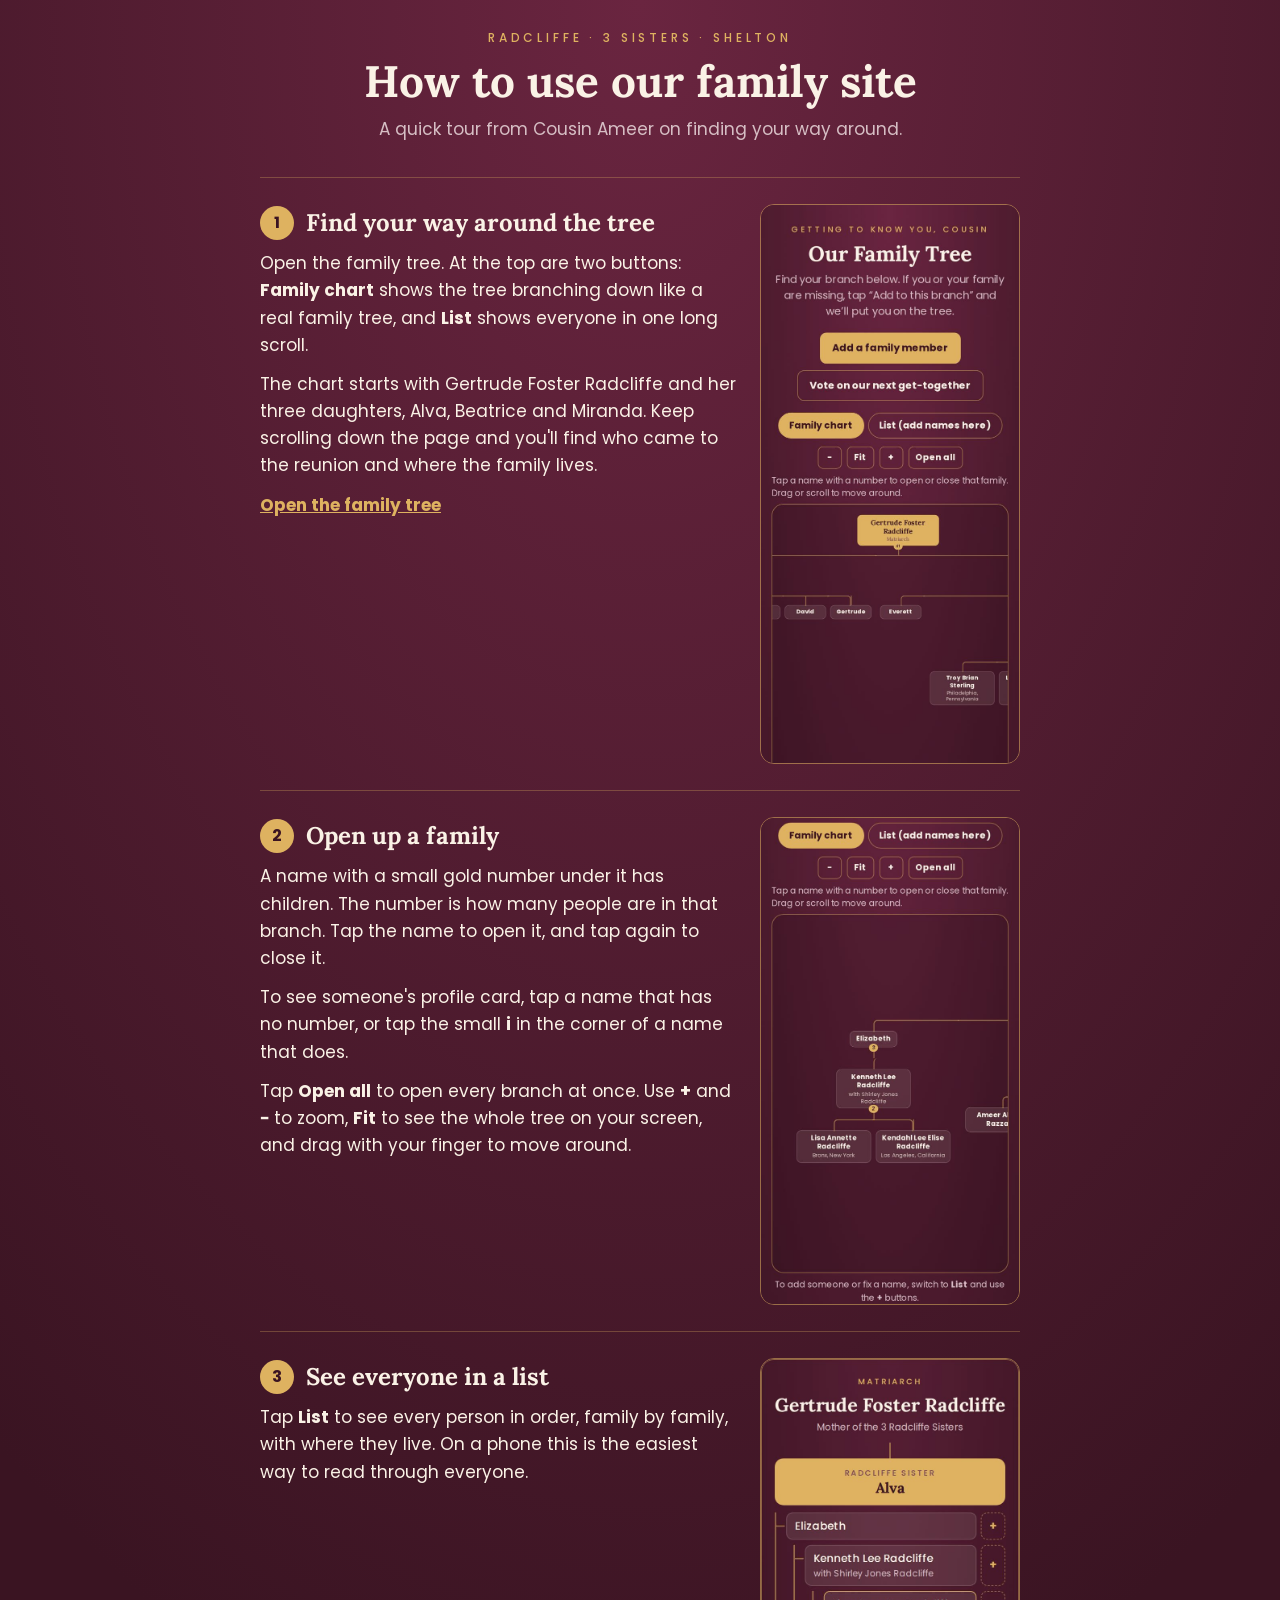
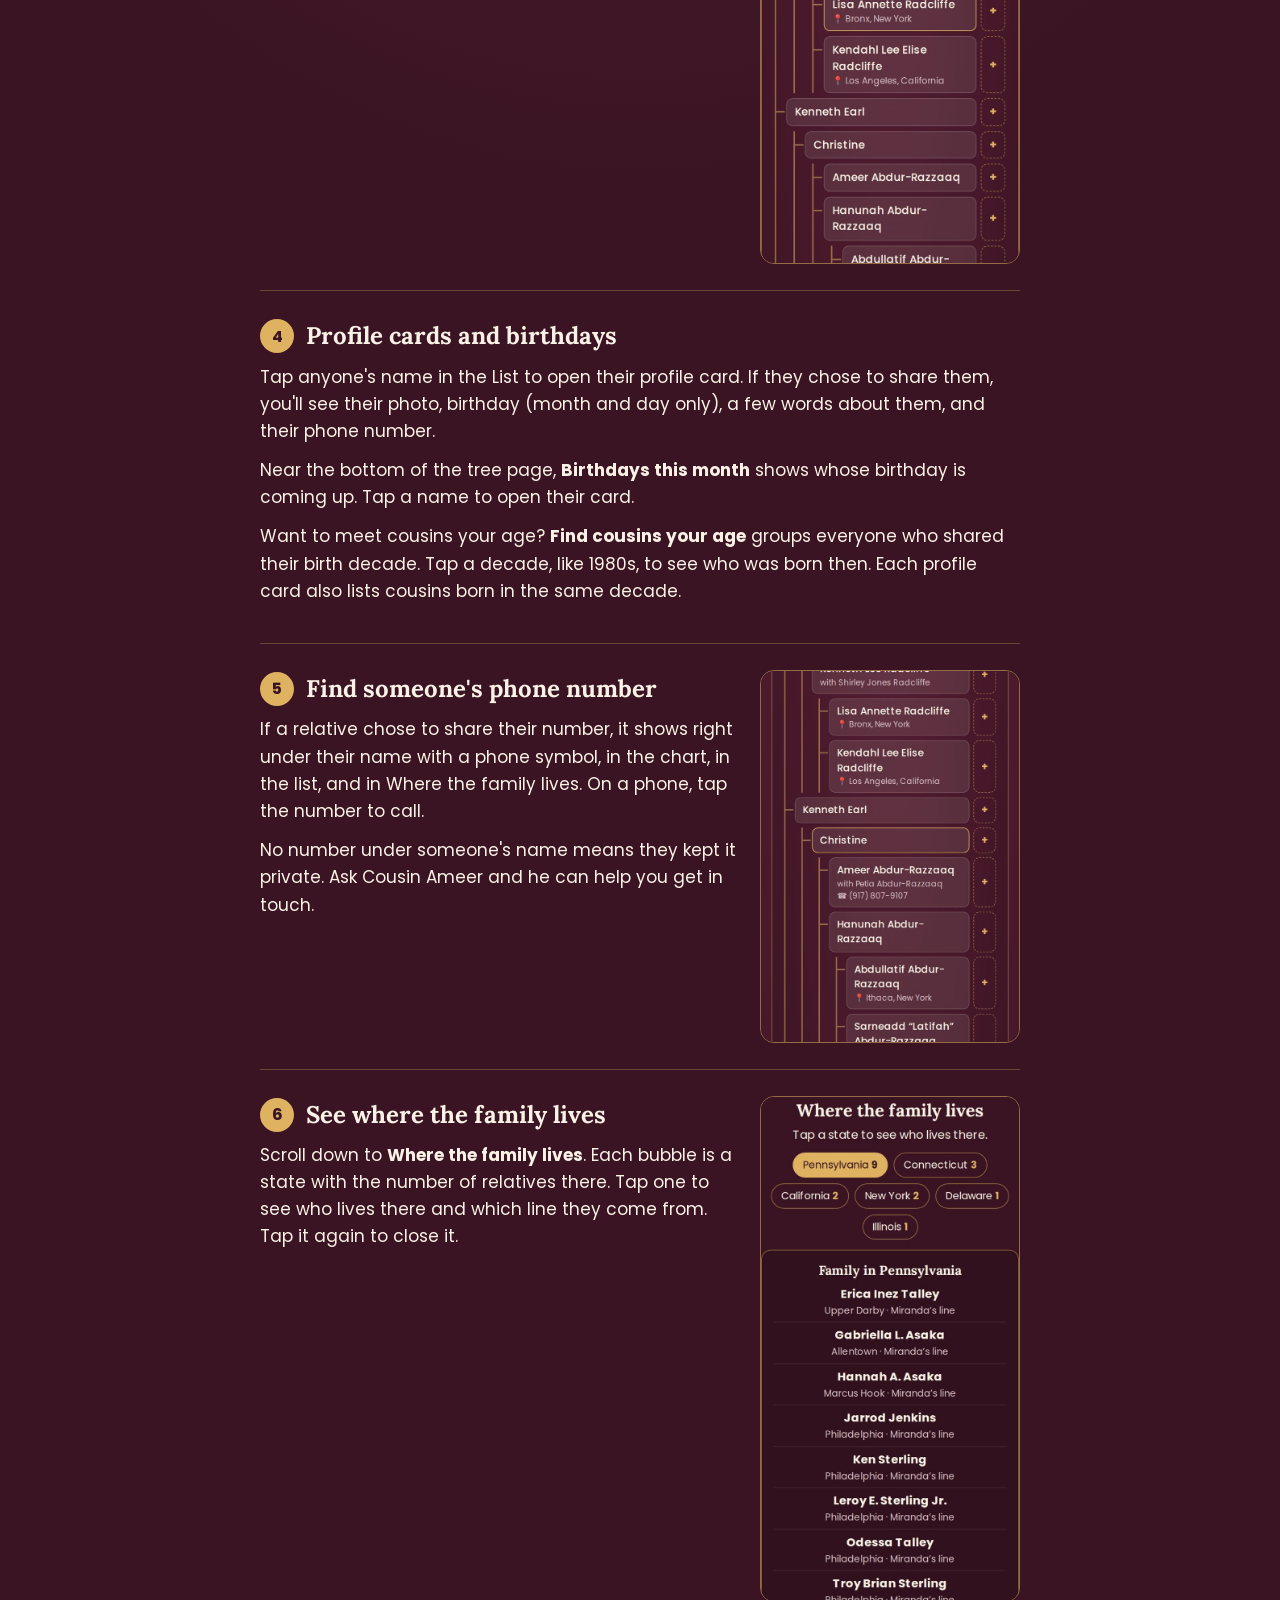
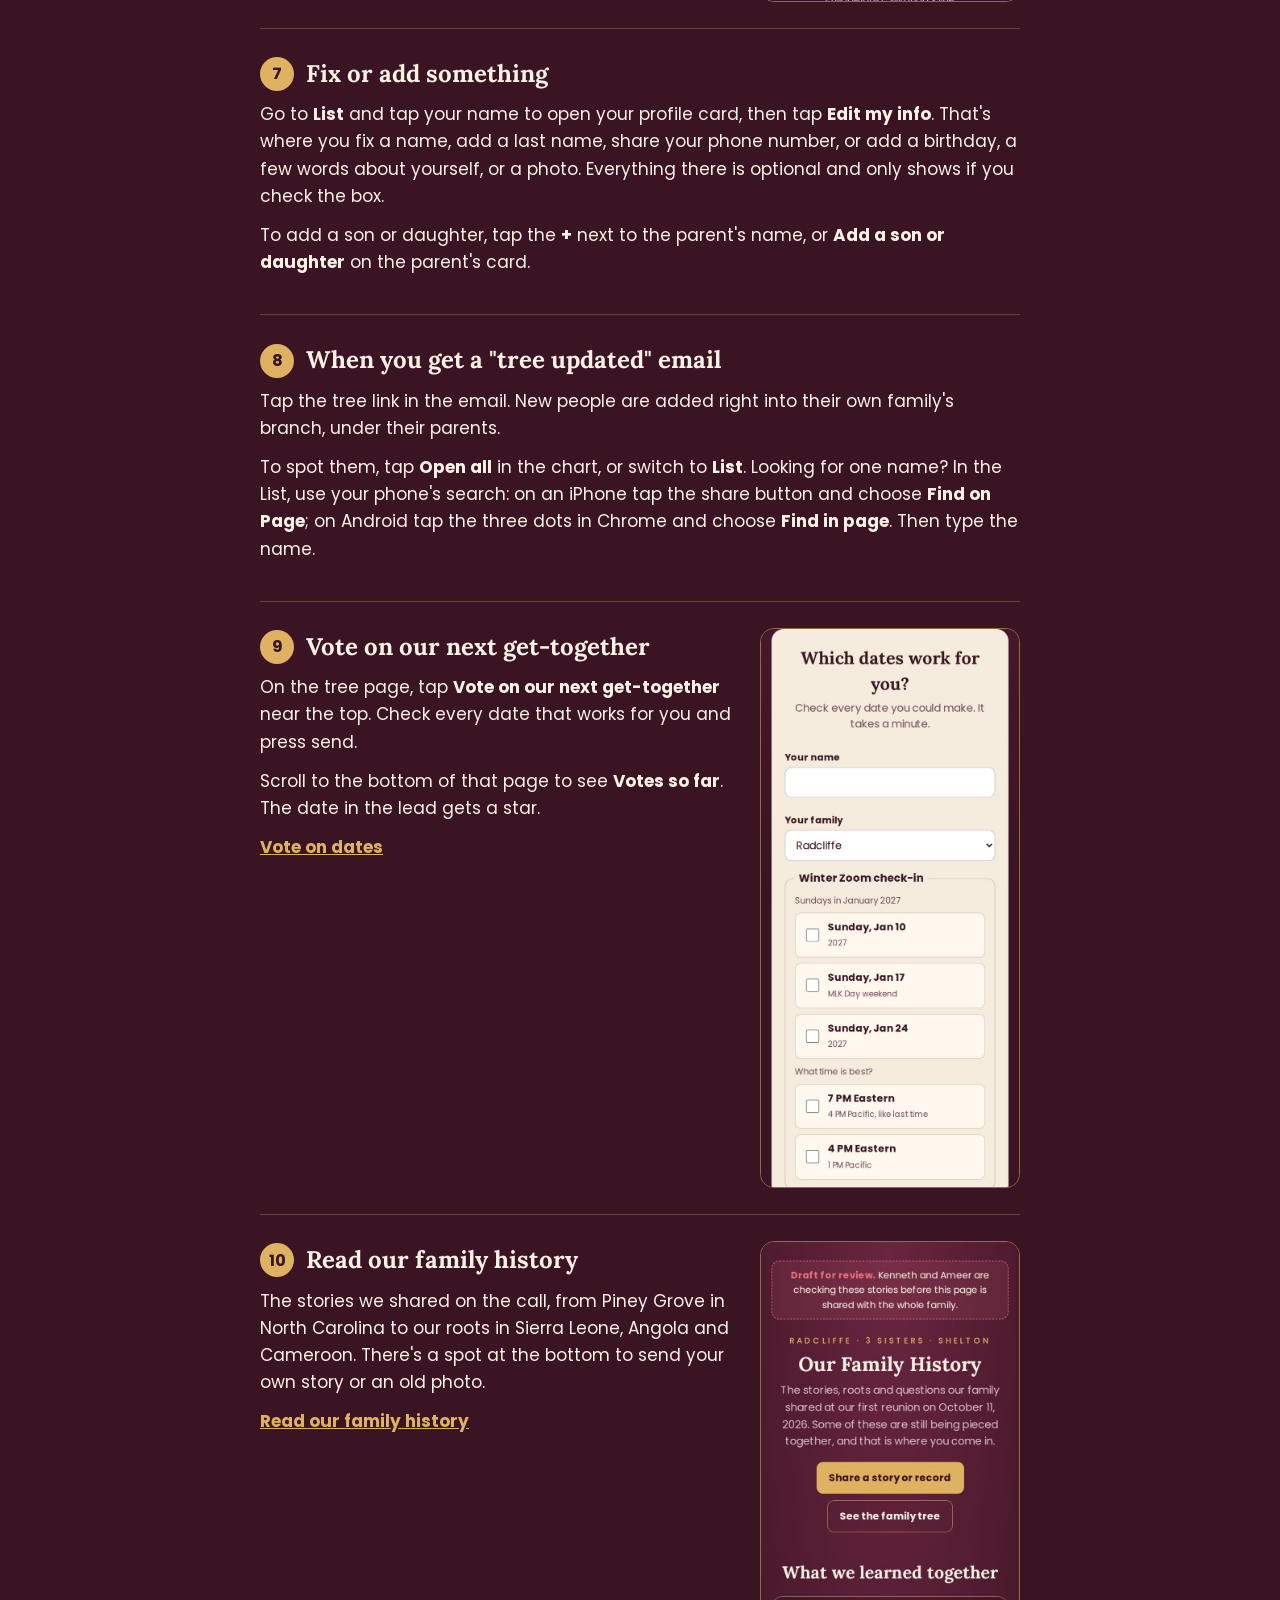
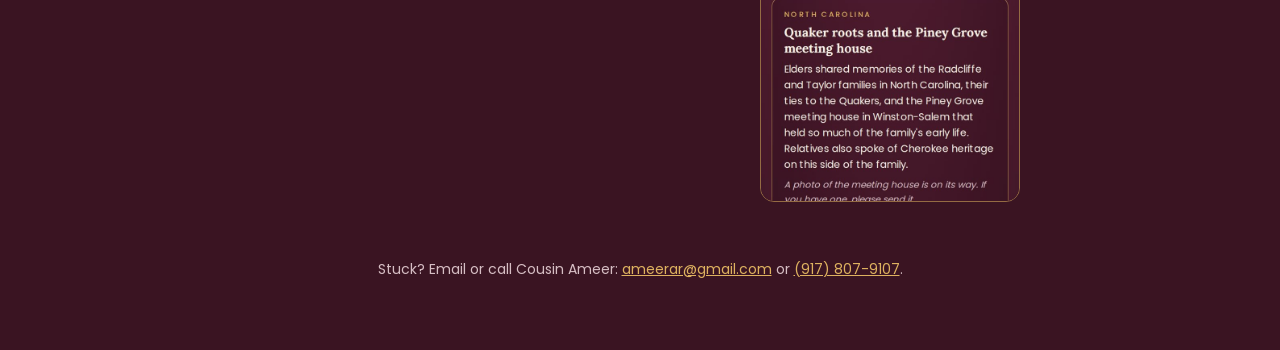
==== commit 0ea2213a: "Tree: private birth year with opt-in birth decade; Find cousins your age Co-Authored-By: Claude Opus" ====
--- a/guide/index.html
+++ b/guide/index.html
@@ -82,6 +82,7 @@
         <h2>Profile cards and birthdays</h2>
         <p>Tap anyone's name in the List to open their profile card. If they chose to share them, you'll see their photo, birthday (month and day only), a few words about them, and their phone number.</p>
         <p>Near the bottom of the tree page, <b>Birthdays this month</b> shows whose birthday is coming up. Tap a name to open their card.</p>
+        <p>Want to meet cousins your age? <b>Find cousins your age</b> groups everyone who shared their birth decade. Tap a decade, like 1980s, to see who was born then. Each profile card also lists cousins born in the same decade.</p>
       </div>
     </li>
     <li class="step">
